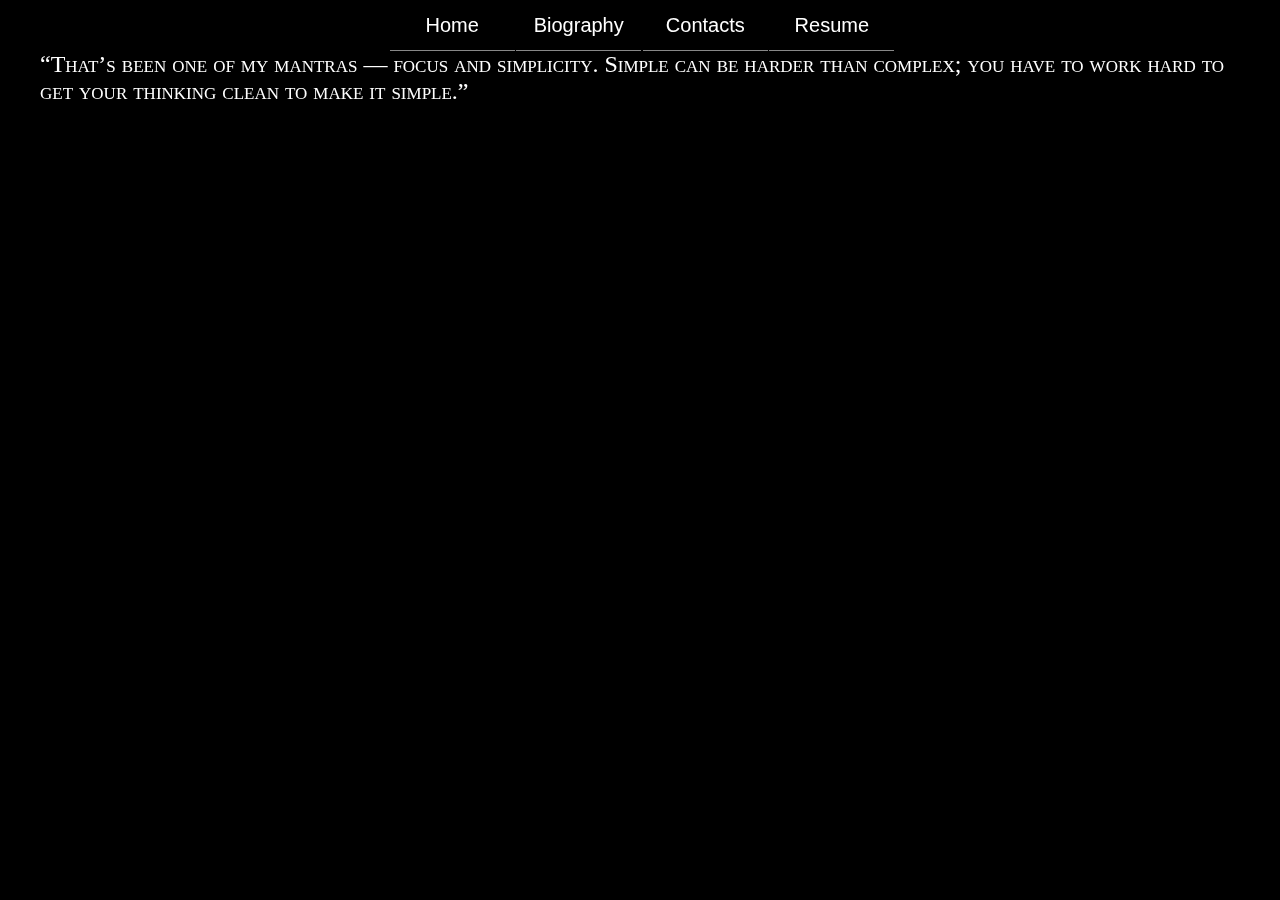
==== index.html @ 13b57ee1 "actually fixed 404 errors this time" ====
<!DOCTYPE html>
<html>
<head>
<meta charset="UTF-8">
<link rel="stylesheet" type="text/css" href="Home.css">
<title> Home </title>
</head>
<body>
    <div id="backgroundimage"> </div>
        <div id="container">
            <!-- Should include one of the following: a brief introduction, featured project, a photo of yourself, a meaningful quote that represents you or what you do/want to do, or an intriguing and meaningful graphic. -->
            <div class = "nav">
                <div class = "navbar"> </div>
                <ul>
                    <li><a href = "./Index.html" class = "navBarButton">Home</a></li>
                    <li><a href = "./Biography.html" class = "navBarButton">Biography</a></li>
                    <li><a href = "./Contact.html" class = "navBarButton">Contacts</a></li>
                    <li><a href = "./SampleWorks.html" class = "navBarButton">Resume</a></li>
                </ul>
            </div>
            <p> “That’s been one of my mantras — focus and simplicity. Simple can be harder than complex; you have to work hard to get your thinking clean to make it simple.” </p>
            <div id = "right"></div>
        </div>
    </div>
</body>
</html>
---- Home.css ----
*{
    margin:0px; padding: 0px;
}


p {
    font-family: "Palatino Linotype", "Book Antiqua", Palatino, serif;
    font-variant:small-caps;
    font-size: 24px;
    color: white;
    vertical-align: middle;
}


#right {
    font-family: "Palatino Linotype", "Book Antiqua", Palatino, serif;
    font-variant:small-caps;
    font-size: 26px;
    color: white;
    text-align: right;
    vertical-align: middle;
}


img{
    width: 180px;
    margin-right: 2.5px;
    margin-left: 2.5px;
    height:auto;
}

h3{
    margin-top: 0px;
    padding-top: 0px;
    font-size: 15pt;
    font-weight: bold;
    text-align: left;
    margin: 5px;
    font-size: 30px;
    margin-left: 0px;
    width: 800px;
}

body{
    z-index: 0;
    color: white;
    font-size: 20px;
    font-family: Arial, sans-serif;
    background-color: black;
}

footer {
    position: fixed;
    bottom: 0;
}

.nav ul {
  list-style: none;
  text-align: center;
  padding: 0;
  margin: 0;
}
.nav li {
    font-family: 'Oswald', sans-serif;
    width: 125px;
    height: 50px;
    line-height: 50px;
    font-size: 1em;
    border-bottom: 1px solid #888;
    border-spacing: 0px 10px 0px 10px;
}

.nav a {
  text-decoration: none;
  color: #fff;
  display: block;
  transition: .3s background-color;
}

.nav a:hover {
  background-color: #005f5f;
}

.nav a.active {
  background-color: #fff;
  color: #444;
  cursor: default;
}

.nav li {
display: inline-block;
margin-right: -4px;
}

.navbar {
    min-width: 1200px;
    height:100%;
    width:100%;
    background-size:cover;
    background-repeat: no-repeat;
    background-position: center 0px;
    z-index:-1;
    background-attachment: fixed;
    opacity:0.25;
    position:fixed;
}

#container {
    vertical-align: middle;
    top: 0px;
    margin: auto;
    width: 1200px;
    height: 100vh;
}

#backgroundimage {
    background-image: url("./Cityscape.jpg");
    min-width: 1200px;
    height:100%;
    width:100%;
    background-size:cover;
    background-repeat: no-repeat;
    background-position: center 0px;
    z-index:-1;
    background-attachment: fixed;
    opacity:0.25;
    position:fixed;
}

#firstpanel {
    margin-top: 20px;
    height: auto;
    width: 1200px;
}

.contactInfo {
    width: auto;
}

#secondpanel {
    float: left;
    margin: auto;
    height: auto;
    width: 1200px;
    text-align: center;
    font-size: 20px;
}

#leftcolumn{
    width: auto;
    margin: 5px;
    clear: left;
    float: left;
    text-align: right;
}

#rightcolumn{
    margin-top: 0px;
    margin: 5px;
    width: 880px;
    clear: right;
    float: left;
    text-align: left;
}
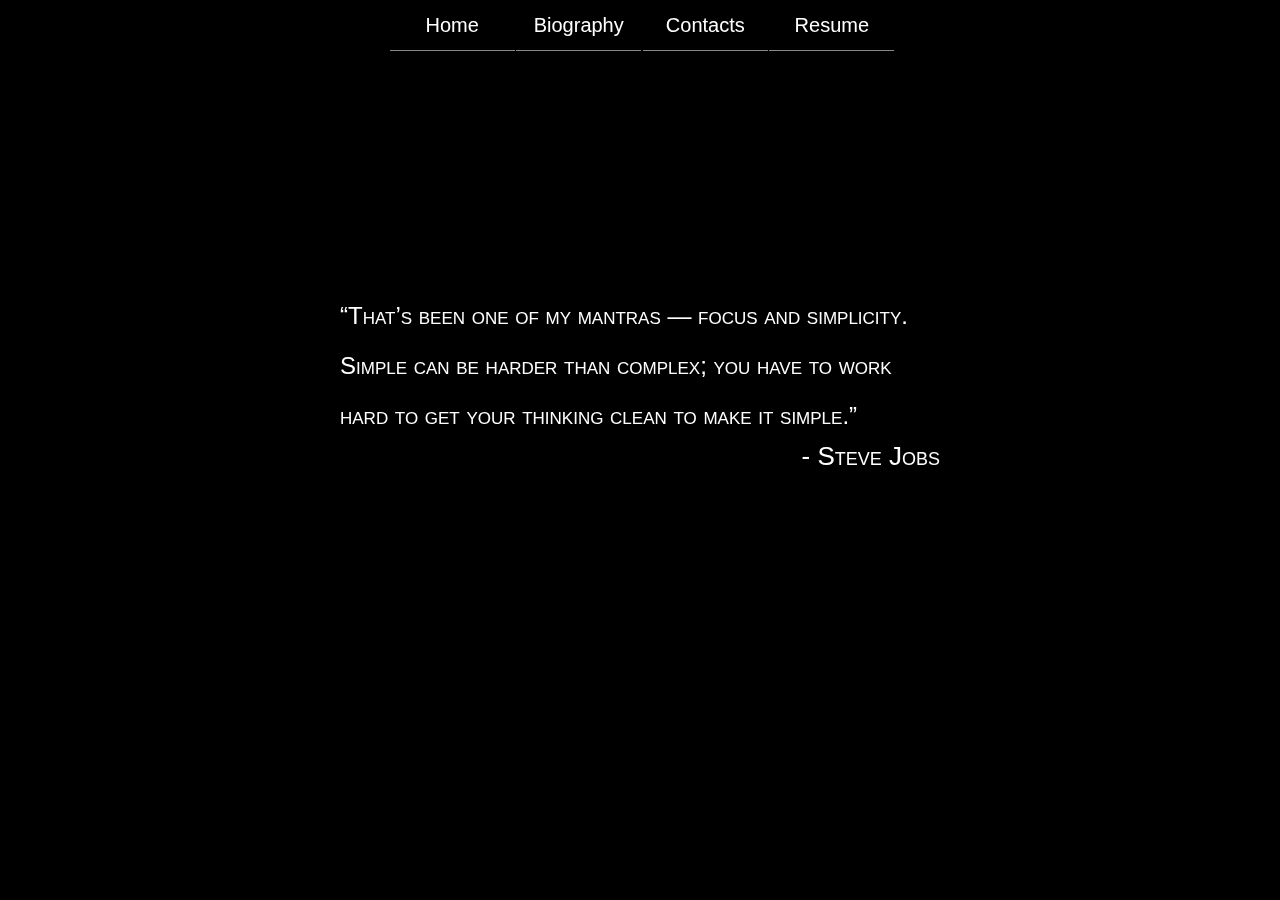
==== commit 812dfaa7: "Added to Sample Works, made some font changes" ====
--- a/index.html
+++ b/index.html
@@ -19,7 +19,7 @@
                 </ul>
             </div>
             <p> “That’s been one of my mantras — focus and simplicity. Simple can be harder than complex; you have to work hard to get your thinking clean to make it simple.” </p>
-            <div id = "right"></div>
+            <div id = "right">  - Steve Jobs </div>
         </div>
     </div>
 </body>
--- a/Home.css
+++ b/Home.css
@@ -4,21 +4,28 @@
 
 
 p {
-    font-family: "Palatino Linotype", "Book Antiqua", Palatino, serif;
+    font-family: 'Helvetica Neue', Helvetica, Arial, sans-serif;
     font-variant:small-caps;
     font-size: 24px;
     color: white;
     vertical-align: middle;
+    line-height: 50px;
+    margin-top: 20%;
+    width: 50%;
+    margin-left: auto;
+    margin-right: auto;
 }
 
 
 #right {
-    font-family: "Palatino Linotype", "Book Antiqua", Palatino, serif;
+    font-family: 'Helvetica Neue', Helvetica, Arial, sans-serif;
     font-variant:small-caps;
     font-size: 26px;
     color: white;
     text-align: right;
-    vertical-align: middle;
+    width: 50%;
+    margin-left: auto;
+    margin-right: auto;
 }
 
 
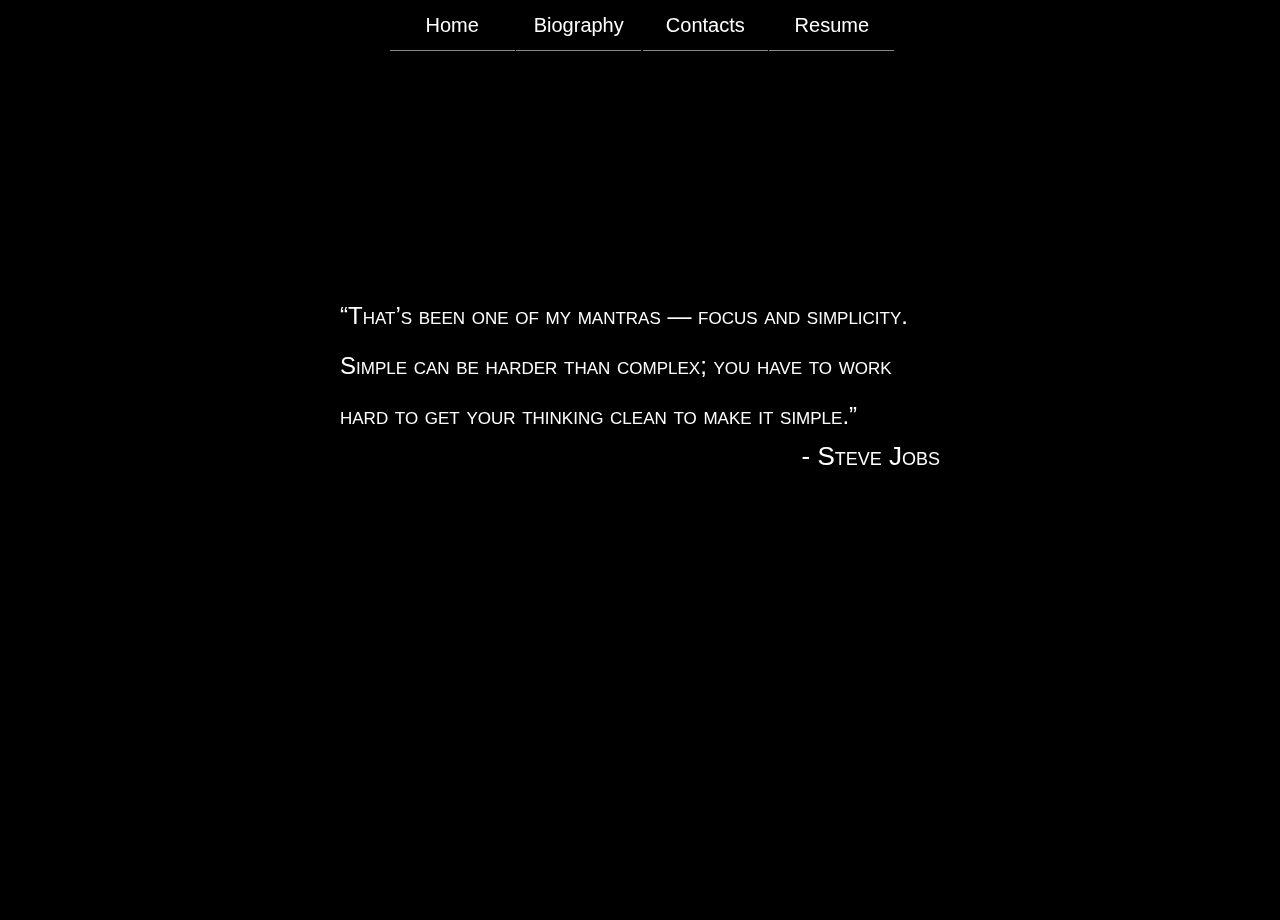
==== commit 3a20e171: "Redesigned Website to be index.html reliant" ====
--- a/index.html
+++ b/index.html
@@ -1,6 +1,8 @@
 <!DOCTYPE html>
 <html>
 <head>
+<script src="jquery-1.11.3.min.js">
+</script>
 <meta charset="UTF-8">
 <link rel="stylesheet" type="text/css" href="Home.css">
 <title> Home </title>
@@ -12,15 +14,112 @@
             <div class = "nav">
                 <div class = "navbar"> </div>
                 <ul>
-                    <li><a href = "./Index.html" class = "navBarButton">Home</a></li>
-                    <li><a href = "./Biography.html" class = "navBarButton">Biography</a></li>
-                    <li><a href = "./Contact.html" class = "navBarButton">Contacts</a></li>
-                    <li><a href = "./SampleWorks.html" class = "navBarButton">Resume</a></li>
+                    <li><a id = "Home" class = "navBarButton">Home</a></li>
+                    <li><a id = "Biography" class = "navBarButton">Biography</a></li>
+                    <li><a id = "Contacts" class = "navBarButton">Contacts</a></li>
+                    <li><a id = "Resume" class = "navBarButton">Resume</a></li>
                 </ul>
             </div>
-            <p> “That’s been one of my mantras — focus and simplicity. Simple can be harder than complex; you have to work hard to get your thinking clean to make it simple.” </p>
-            <div id = "right">  - Steve Jobs </div>
+            <div id="homeContent">
+                <div id = 'quote'> “That’s been one of my mantras — focus and simplicity. Simple can be harder than complex; you have to work hard to get your thinking clean to make it simple.” </div>
+                <div id = "right">  - Steve Jobs </div>
+            </div>
+
+            <div id="biographyContent">
+                <div id = "firstpanel">
+                <div id = "leftcolumn">
+                    <img src = "./williamcheng.jpg" alt = "William Cheng">
+                </div>
+
+                <div id = "rightcolumn">
+                    <h3> Hello! </h3>
+                    My name is William Cheng and I'm a candidate for a bachelors degree in Computer Science under the College of Computing at the Georgia Institute of Technology. I have had 2 years of formal programming training in both Java and C++, and I additionally have further experience in front end web development. I am looking forward to creating new connections and contributing my skills and knowledge towards new and interesting endeavors. For the past 4 years I have been heavily involved in my robotics team - working as the director of programming to help organize and divide labor across the division.
+                </div>
+            </div>
+            </div>
+
+            <div id="contactsContent">
+                <div id = "secondpanel">
+                    <div class = "contactInfo"> Contact Info: </div>
+                    <div class = "contactInfo"> William Hon Cheng </div>
+                    <div class = "contactInfo"> Email: <a href="mailto:wcheng47@gatech.edu" target="_top"> wcheng47@gatech.edu </a></div>
+                    <div class = "contactInfo"> Github: <a href="https://github.com/wcheng47"> https://github.com/wcheng47.edu </a></div>
+                    <div class = "contactInfo"> Phone: 707-514-6706 </div>
+                </div>
+            </div>
+
+            <div id="resumeContent">
+                <h3> Resume </h3>
+                <a href="Resume.pdf">Resume Download</a>
+                <h3> Sample Works: </h3>
+
+                <h4> CS106B - Boggle </h4>
+                <p><a href="boggle.zip">Download</a></p>
+                <span class="description"> For this assignment, I wrote the code for the boggle.cpp, boggleplay.cpp and boggle.h files. The code uses recursive backtracking to find all possible word combinations from the 4x4 grid, checking each combination of letters to a dictionary.
+
+                The design was based off a standard design document, and the code was written in C++.   </span>
+
+                <h4> CS106B - Trail Blazer </h4>
+                <p><a href="trailblazer.zip">Download</a></p>
+                <span class="description">
+                    The TrailBlazer project houses various trail finding algorithms and one maze generating algorithm using kruskal's algorithm. The trail finding algorithms are as such: <p> Depth First Search: uses recursive backtracking to find a path between vertices. </p> <p> Breadth First Search: finds the shortest path between vertices. </p> <p>Dijkstra's algorithm: finds the shortest path between vertices, includes edge cost. </p> <p>A* Search: uses a heuristic function to estimate and find the shortest path between vertices which is usually quicker than Dijkstra's algorithm.</p>
+
+                    The design was based off a standard design document, and the code was written in C++.
+                </span>
+
+                <h4> CS193C - Stanford Map </h4>
+                <p><a href="./map.html"> Try </a></p>
+                <span class="description">
+                    The Stanford Map project allows you to zoom into larger or smaller version of Stanford's map, and scroll around by either dragging and dropping, or using the arrows on the side. The code itself is written exclusively through javascript.
+                </span>
+            </div>
         </div>
     </div>
 </body>
+<script>
+$(document).ready(function(){
+    $("#biographyContent").hide();
+    $("#contactsContent").hide();
+    $("#resumeContent").hide();
+    preload(['./Cityscape.jpg','./biographybackground.jpg','./contactsbackground.jpg', './sampleworksbackground.jpg']);
+
+    $("#Home").click(function(){
+        clickFunction("#homeContent", 'url("./Cityscape.jpg")', "#contactsContent", "#biographyContent", "#resumeContent");
+    });
+
+    $("#Biography").click(function(){
+        clickFunction("#biographyContent", 'url("./biographybackground.jpg")', "#homeContent", "#contactsContent", "#resumeContent");
+
+    });
+
+    $("#Contacts").click(function(){
+        clickFunction("#contactsContent", 'url("./contactsbackground.jpg")', "#homeContent", "#biographyContent", "#resumeContent");
+    });
+
+    $("#Resume").click(function(){
+        clickFunction("#resumeContent", 'url("./sampleworksbackground.jpg")', "#homeContent", "#biographyContent", "#contactsContent");
+    });
+
+    function clickFunction(shownContent, background, hiddenContent1, hiddenContent2, hiddenContent3){
+        $(hiddenContent1).fadeOut(function() {
+            $(backgroundimage).fadeOut();
+            $(hiddenContent2).fadeOut(function() {
+                $(hiddenContent3).fadeOut(function() {
+                    $(backgroundimage).css("background-image", background);
+                    $(backgroundimage).fadeIn(1000, function() {
+                        $(shownContent).fadeIn();
+                    });
+                });
+            });
+        });
+    }
+
+    function preload(backgroundImages) {
+        $(backgroundImages).each(function() {
+            $('<img/>')[0].src = this;
+        });
+    }
+});
+
+</script>
 </html>--- a/Home.css
+++ b/Home.css
@@ -1,33 +1,6 @@
 *{
     margin:0px; padding: 0px;
 }
-
-
-p {
-    font-family: 'Helvetica Neue', Helvetica, Arial, sans-serif;
-    font-variant:small-caps;
-    font-size: 24px;
-    color: white;
-    vertical-align: middle;
-    line-height: 50px;
-    margin-top: 20%;
-    width: 50%;
-    margin-left: auto;
-    margin-right: auto;
-}
-
-
-#right {
-    font-family: 'Helvetica Neue', Helvetica, Arial, sans-serif;
-    font-variant:small-caps;
-    font-size: 26px;
-    color: white;
-    text-align: right;
-    width: 50%;
-    margin-left: auto;
-    margin-right: auto;
-}
-
 
 img{
     width: 180px;
@@ -36,24 +9,48 @@
     height:auto;
 }
 
+h1{
+    text-align: center;
+    font-size: 36pt;
+    font-weight: bold;
+    float: left;
+    margin-bottom: 0px;
+}
+
 h3{
     margin-top: 0px;
-    padding-top: 0px;
+    padding-top: 20px;
+    text-align: left;
+    margin: 5px;
+    font-size: 30pt;
+    margin-left: 0px;
+}
+
+h4 {
+    margin-top: 20px;
+    padding-top: 20px;
+    padding-bottom: 10px;
     font-size: 15pt;
-    font-weight: bold;
     text-align: left;
     margin: 5px;
     font-size: 30px;
     margin-left: 0px;
-    width: 800px;
 }
 
 body{
     z-index: 0;
+    vertical-align: middle;
     color: white;
     font-size: 20px;
-    font-family: Arial, sans-serif;
+    font-family: 'Helvetica Neue', Helvetica, Arial, sans-serif;
     background-color: black;
+    margin-bottom: 20px;
+}
+
+a {
+    color: white;
+    width: 100%;
+    margin: auto;
 }
 
 footer {
@@ -112,6 +109,17 @@
     position:fixed;
 }
 
+#right {
+    font-family: 'Helvetica Neue', Helvetica, Arial, sans-serif;
+    font-variant:small-caps;
+    font-size: 26px;
+    color: white;
+    text-align: right;
+    width: 50%;
+    margin-left: auto;
+    margin-right: auto;
+}
+
 #container {
     vertical-align: middle;
     top: 0px;
@@ -138,6 +146,19 @@
     margin-top: 20px;
     height: auto;
     width: 1200px;
+}
+
+#quote {
+    font-family: 'Helvetica Neue', Helvetica, Arial, sans-serif;
+    font-variant:small-caps;
+    font-size: 24px;
+    color: white;
+    vertical-align: middle;
+    line-height: 50px;
+    margin-top: 20%;
+    width: 50%;
+    margin-left: auto;
+    margin-right: auto;
 }
 
 .contactInfo {
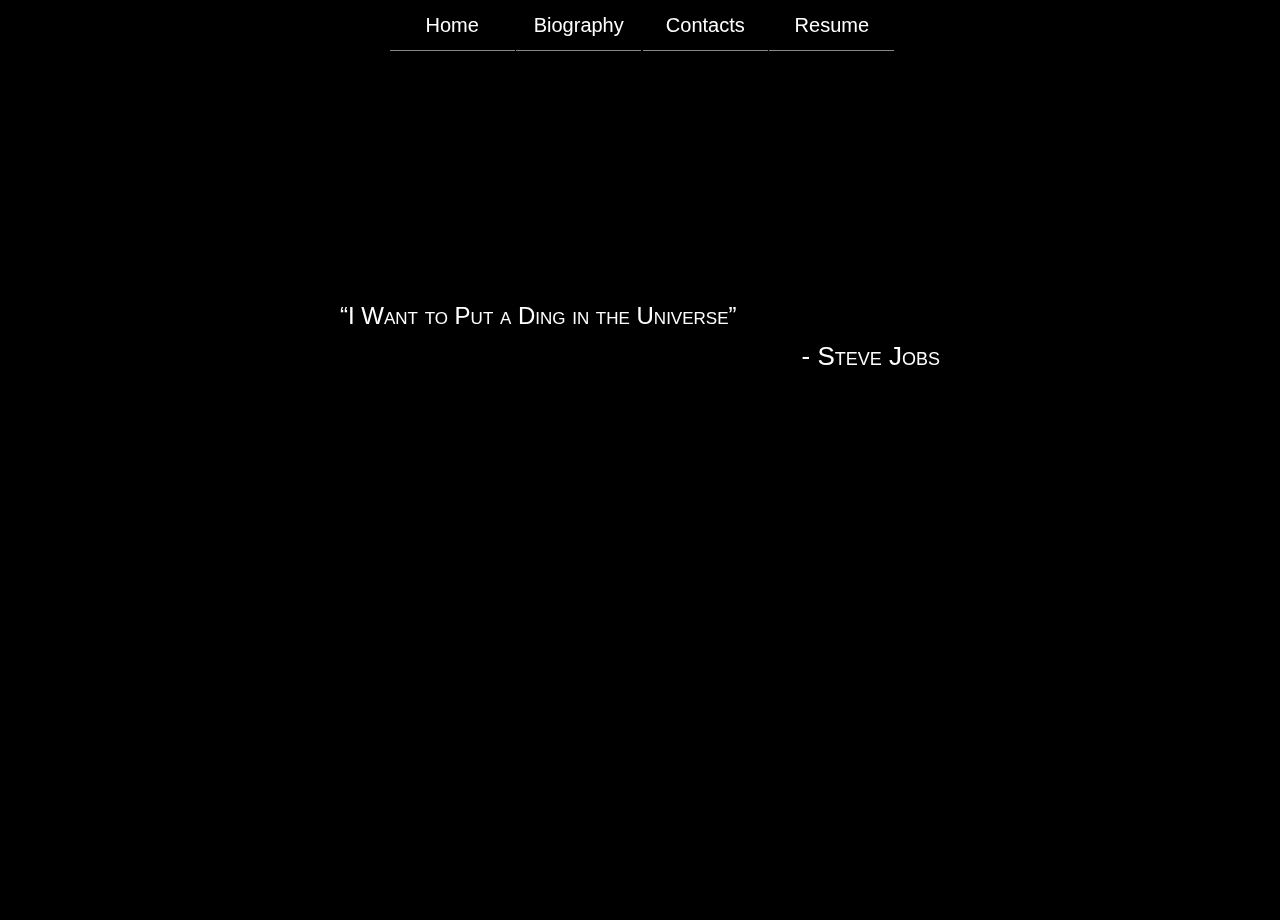
==== commit 6d72e9a6: "changed intro quote" ====
--- a/index.html
+++ b/index.html
@@ -21,7 +21,7 @@
                 </ul>
             </div>
             <div id="homeContent">
-                <div id = 'quote'> “That’s been one of my mantras — focus and simplicity. Simple can be harder than complex; you have to work hard to get your thinking clean to make it simple.” </div>
+                <div id = 'quote'> “I Want to Put a Ding in the Universe” </div>
                 <div id = "right">  - Steve Jobs </div>
             </div>
 
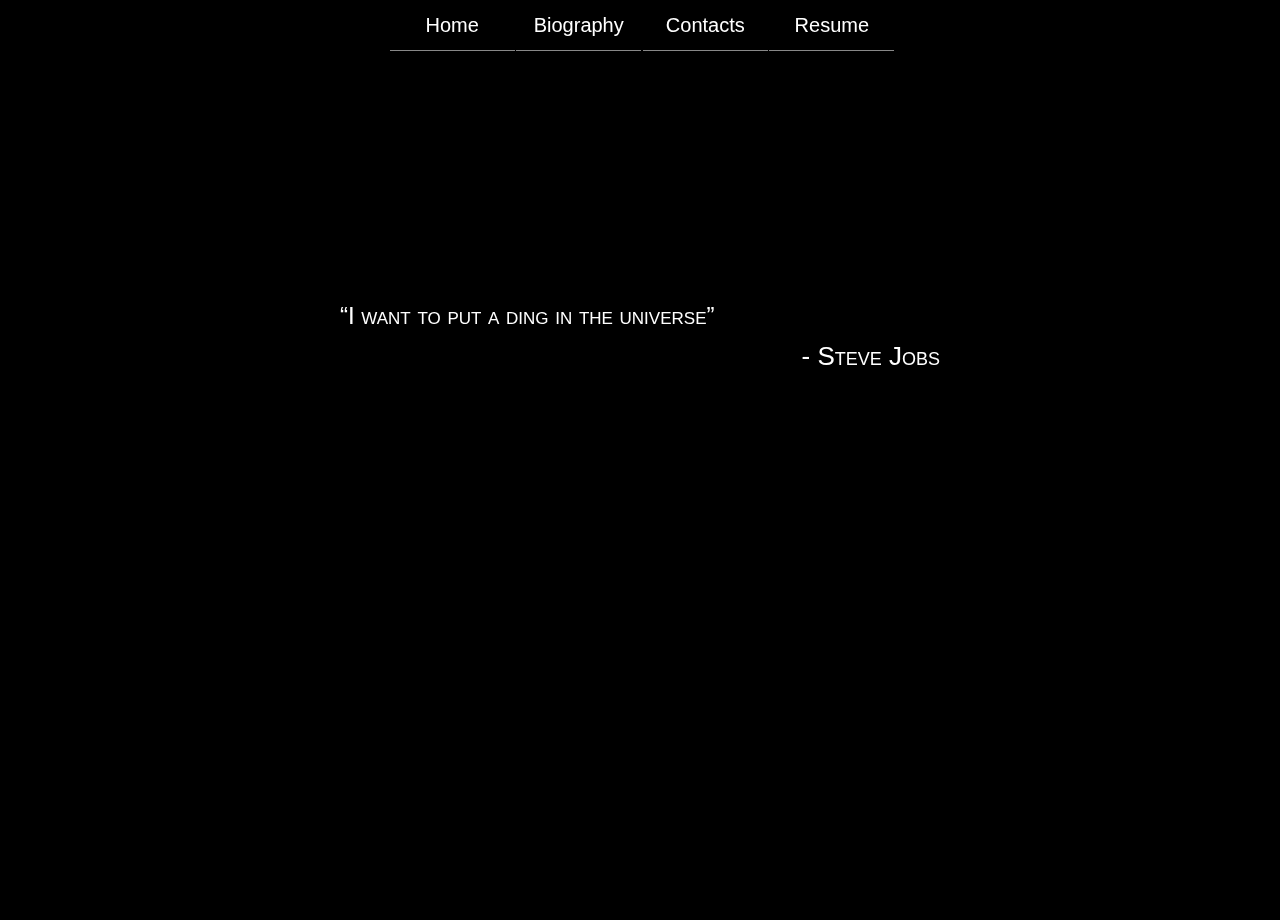
==== commit 0ff18fcf: "fixed capitalizations" ====
--- a/index.html
+++ b/index.html
@@ -21,7 +21,7 @@
                 </ul>
             </div>
             <div id="homeContent">
-                <div id = 'quote'> “I Want to Put a Ding in the Universe” </div>
+                <div id = 'quote'> “I want to put a ding in the universe” </div>
                 <div id = "right">  - Steve Jobs </div>
             </div>
 
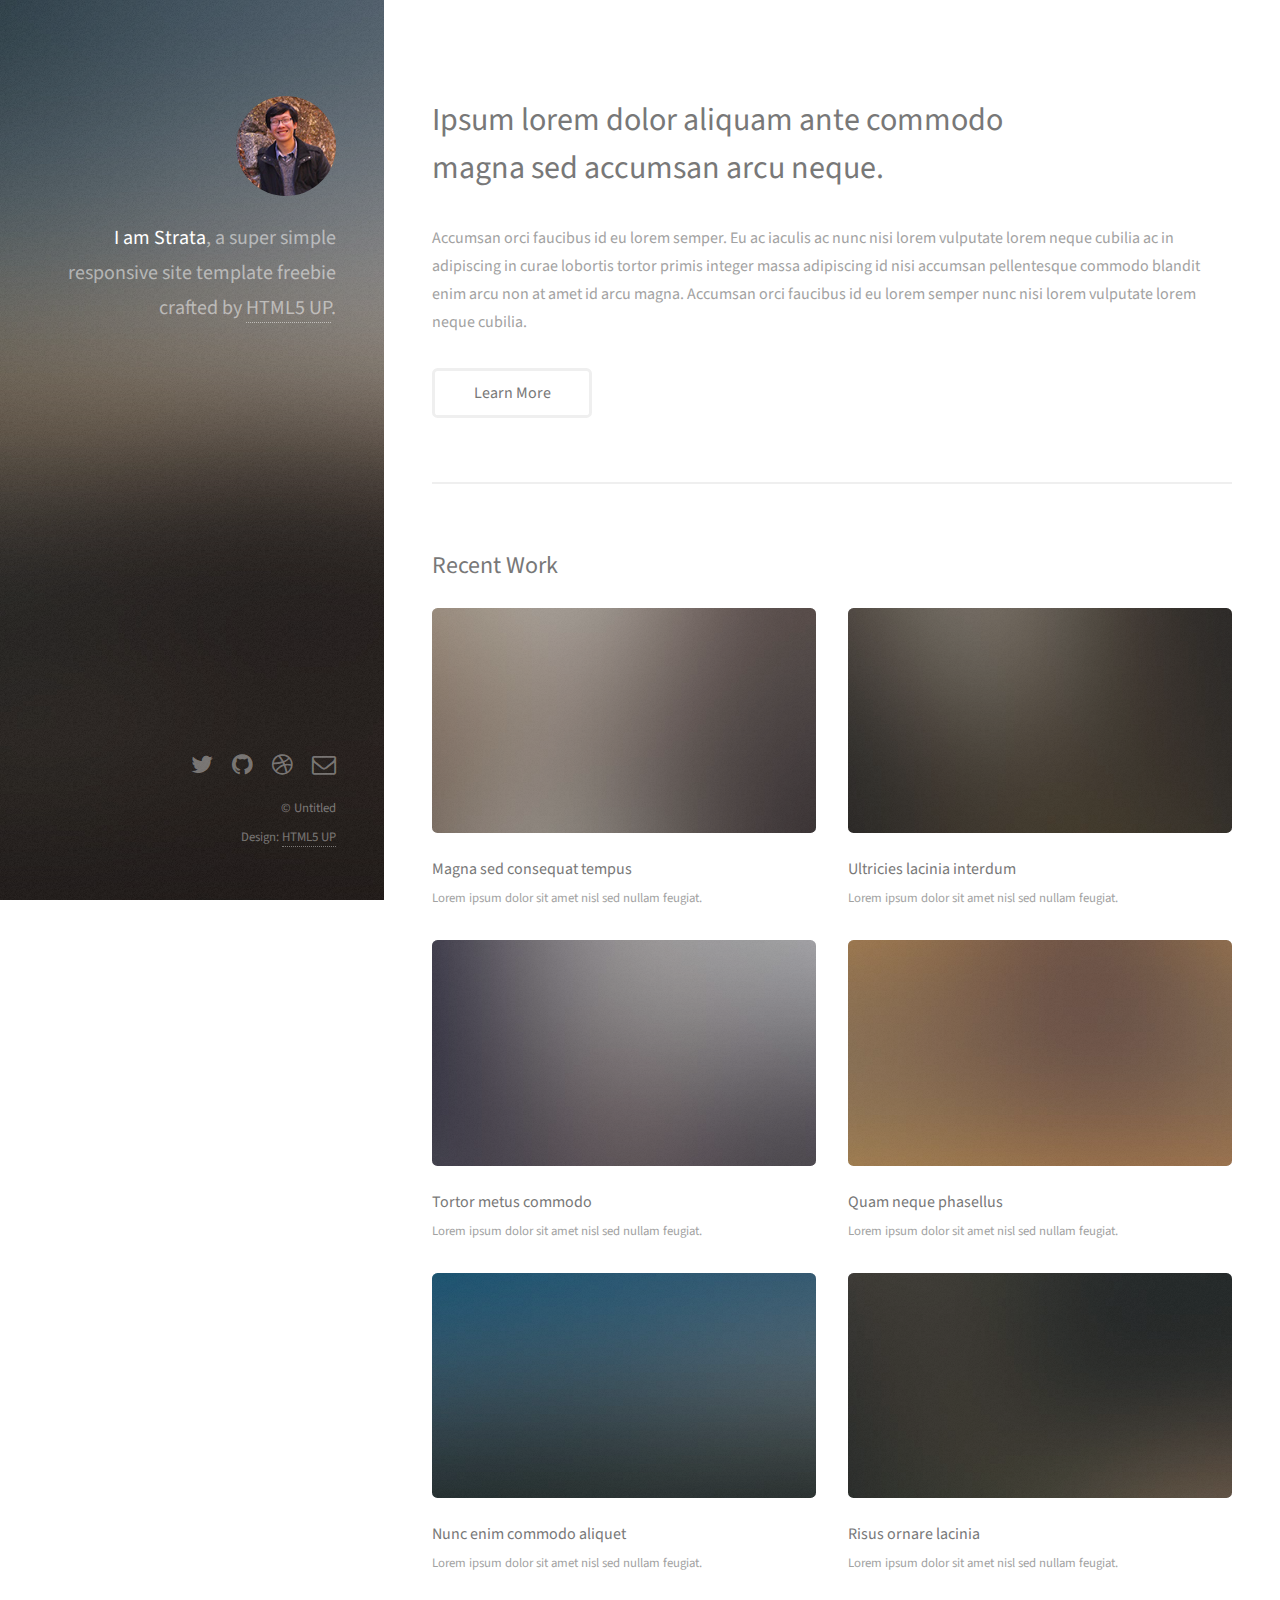
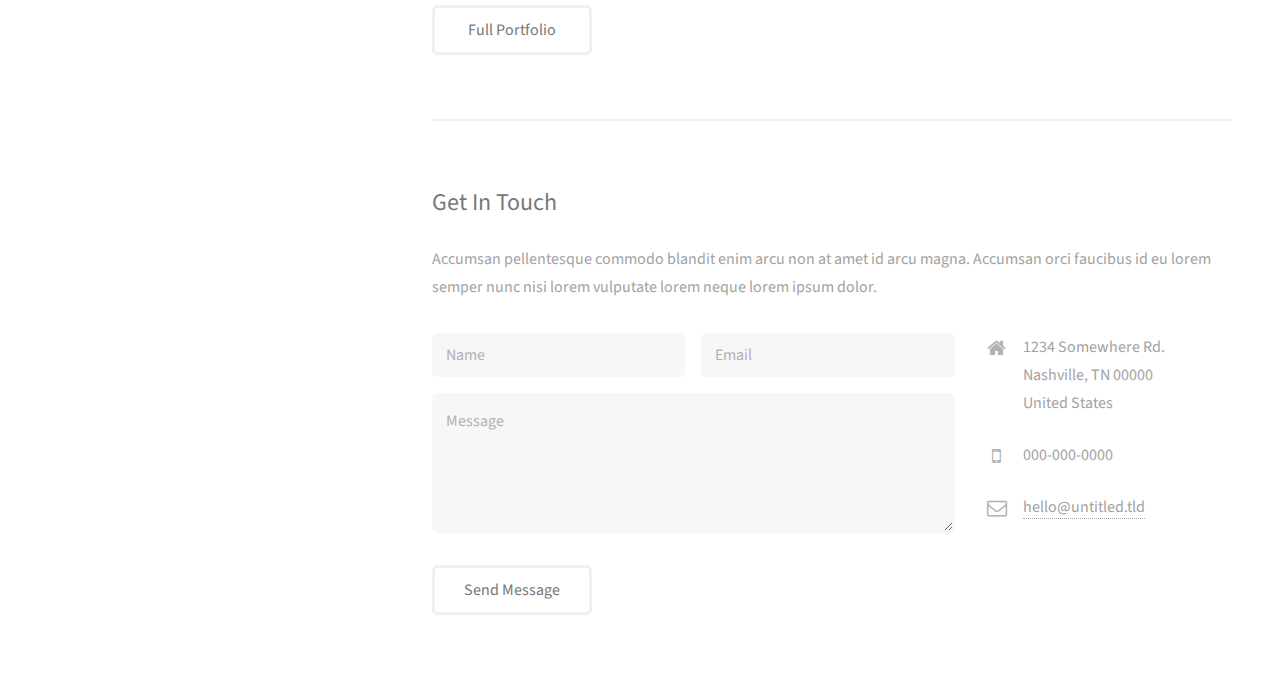
==== commit 80161d7b: "website restart take 2" ====
--- a/index.html
+++ b/index.html
@@ -1,125 +1,467 @@
-<!DOCTYPE html>
-<html>
-<head>
-<script src="jquery-1.11.3.min.js">
-</script>
-<meta charset="UTF-8">
-<link rel="stylesheet" type="text/css" href="Home.css">
-<title> Home </title>
-</head>
-<body>
-    <div id="backgroundimage"> </div>
-        <div id="container">
-            <!-- Should include one of the following: a brief introduction, featured project, a photo of yourself, a meaningful quote that represents you or what you do/want to do, or an intriguing and meaningful graphic. -->
-            <div class = "nav">
-                <div class = "navbar"> </div>
-                <ul>
-                    <li><a id = "Home" class = "navBarButton">Home</a></li>
-                    <li><a id = "Biography" class = "navBarButton">Biography</a></li>
-                    <li><a id = "Contacts" class = "navBarButton">Contacts</a></li>
-                    <li><a id = "Resume" class = "navBarButton">Resume</a></li>
-                </ul>
-            </div>
-            <div id="homeContent">
-                <div id = 'quote'> “I want to put a ding in the universe” </div>
-                <div id = "right">  - Steve Jobs </div>
-            </div>
-
-            <div id="biographyContent">
-                <div id = "firstpanel">
-                <div id = "leftcolumn">
-                    <img src = "./williamcheng.jpg" alt = "William Cheng">
-                </div>
-
-                <div id = "rightcolumn">
-                    <h3> Hello! </h3>
-                    My name is William Cheng and I'm a candidate for a bachelors degree in Computer Science under the College of Computing at the Georgia Institute of Technology. I have had 2 years of formal programming training in both Java and C++, and I additionally have further experience in front end web development. I am looking forward to creating new connections and contributing my skills and knowledge towards new and interesting endeavors. For the past 4 years I have been heavily involved in my robotics team - working as the director of programming to help organize and divide labor across the division.
-                </div>
-            </div>
-            </div>
-
-            <div id="contactsContent">
-                <div id = "secondpanel">
-                    <div class = "contactInfo"> Contact Info: </div>
-                    <div class = "contactInfo"> William Hon Cheng </div>
-                    <div class = "contactInfo"> Email: <a href="mailto:wcheng47@gatech.edu" target="_top"> wcheng47@gatech.edu </a></div>
-                    <div class = "contactInfo"> Github: <a href="https://github.com/wcheng47"> https://github.com/wcheng47.edu </a></div>
-                    <div class = "contactInfo"> Phone: 707-514-6706 </div>
-                </div>
-            </div>
-
-            <div id="resumeContent">
-                <h3> Resume </h3>
-                <a href="Resume.pdf">Resume Download</a>
-                <h3> Sample Works: </h3>
-
-                <h4> CS106B - Boggle </h4>
-                <p><a href="boggle.zip">Download</a></p>
-                <span class="description"> For this assignment, I wrote the code for the boggle.cpp, boggleplay.cpp and boggle.h files. The code uses recursive backtracking to find all possible word combinations from the 4x4 grid, checking each combination of letters to a dictionary.
-
-                The design was based off a standard design document, and the code was written in C++.   </span>
-
-                <h4> CS106B - Trail Blazer </h4>
-                <p><a href="trailblazer.zip">Download</a></p>
-                <span class="description">
-                    The TrailBlazer project houses various trail finding algorithms and one maze generating algorithm using kruskal's algorithm. The trail finding algorithms are as such: <p> Depth First Search: uses recursive backtracking to find a path between vertices. </p> <p> Breadth First Search: finds the shortest path between vertices. </p> <p>Dijkstra's algorithm: finds the shortest path between vertices, includes edge cost. </p> <p>A* Search: uses a heuristic function to estimate and find the shortest path between vertices which is usually quicker than Dijkstra's algorithm.</p>
-
-                    The design was based off a standard design document, and the code was written in C++.
-                </span>
-
-                <h4> CS193C - Stanford Map </h4>
-                <p><a href="./map.html"> Try </a></p>
-                <span class="description">
-                    The Stanford Map project allows you to zoom into larger or smaller version of Stanford's map, and scroll around by either dragging and dropping, or using the arrows on the side. The code itself is written exclusively through javascript.
-                </span>
-            </div>
-        </div>
-    </div>
-</body>
-<script>
-$(document).ready(function(){
-    $("#biographyContent").hide();
-    $("#contactsContent").hide();
-    $("#resumeContent").hide();
-    preload(['./Cityscape.jpg','./biographybackground.jpg','./contactsbackground.jpg', './sampleworksbackground.jpg']);
-
-    $("#Home").click(function(){
-        clickFunction("#homeContent", 'url("./Cityscape.jpg")', "#contactsContent", "#biographyContent", "#resumeContent");
-    });
-
-    $("#Biography").click(function(){
-        clickFunction("#biographyContent", 'url("./biographybackground.jpg")', "#homeContent", "#contactsContent", "#resumeContent");
-
-    });
-
-    $("#Contacts").click(function(){
-        clickFunction("#contactsContent", 'url("./contactsbackground.jpg")', "#homeContent", "#biographyContent", "#resumeContent");
-    });
-
-    $("#Resume").click(function(){
-        clickFunction("#resumeContent", 'url("./sampleworksbackground.jpg")', "#homeContent", "#biographyContent", "#contactsContent");
-    });
-
-    function clickFunction(shownContent, background, hiddenContent1, hiddenContent2, hiddenContent3){
-        $(hiddenContent1).fadeOut(function() {
-            $(backgroundimage).fadeOut();
-            $(hiddenContent2).fadeOut(function() {
-                $(hiddenContent3).fadeOut(function() {
-                    $(backgroundimage).css("background-image", background);
-                    $(backgroundimage).fadeIn(1000, function() {
-                        $(shownContent).fadeIn();
-                    });
-                });
-            });
-        });
-    }
-
-    function preload(backgroundImages) {
-        $(backgroundImages).each(function() {
-            $('<img/>')[0].src = this;
-        });
-    }
-});
-
-</script>
+<!DOCTYPE HTML>
+<!--
+	Strata by HTML5 UP
+	html5up.net | @ajlkn
+	Free for personal and commercial use under the CCA 3.0 license (html5up.net/license)
+-->
+<html>
+	<head>
+		<title>Strata by HTML5 UP</title>
+		<meta charset="utf-8" />
+		<meta name="viewport" content="width=device-width, initial-scale=1" />
+		<!--[if lte IE 8]><script src="assets/js/ie/html5shiv.js"></script><![endif]-->
+		<link rel="stylesheet" href="assets/css/main.css" />
+		<!--[if lte IE 8]><link rel="stylesheet" href="assets/css/ie8.css" /><![endif]-->
+	</head>
+	<body id="top">
+
+		<!-- Header -->
+			<header id="header">
+				<div class="inner">
+					<a href="#" class="image avatar"><img src="images/avatar.jpg" alt="" /></a>
+					<h1><strong>I am Strata</strong>, a super simple<br />
+					responsive site template freebie<br />
+					crafted by <a href="http://html5up.net">HTML5 UP</a>.</h1>
+				</div>
+			</header>
+
+		<!-- Main -->
+			<div id="main">
+
+				<!-- One -->
+					<section id="one">
+						<header class="major">
+							<h2>Ipsum lorem dolor aliquam ante commodo<br />
+							magna sed accumsan arcu neque.</h2>
+						</header>
+						<p>Accumsan orci faucibus id eu lorem semper. Eu ac iaculis ac nunc nisi lorem vulputate lorem neque cubilia ac in adipiscing in curae lobortis tortor primis integer massa adipiscing id nisi accumsan pellentesque commodo blandit enim arcu non at amet id arcu magna. Accumsan orci faucibus id eu lorem semper nunc nisi lorem vulputate lorem neque cubilia.</p>
+						<ul class="actions">
+							<li><a href="#" class="button">Learn More</a></li>
+						</ul>
+					</section>
+
+				<!-- Two -->
+					<section id="two">
+						<h2>Recent Work</h2>
+						<div class="row">
+							<article class="6u 12u$(xsmall) work-item">
+								<a href="images/fulls/01.jpg" class="image fit thumb"><img src="images/thumbs/01.jpg" alt="" /></a>
+								<h3>Magna sed consequat tempus</h3>
+								<p>Lorem ipsum dolor sit amet nisl sed nullam feugiat.</p>
+							</article>
+							<article class="6u$ 12u$(xsmall) work-item">
+								<a href="images/fulls/02.jpg" class="image fit thumb"><img src="images/thumbs/02.jpg" alt="" /></a>
+								<h3>Ultricies lacinia interdum</h3>
+								<p>Lorem ipsum dolor sit amet nisl sed nullam feugiat.</p>
+							</article>
+							<article class="6u 12u$(xsmall) work-item">
+								<a href="images/fulls/03.jpg" class="image fit thumb"><img src="images/thumbs/03.jpg" alt="" /></a>
+								<h3>Tortor metus commodo</h3>
+								<p>Lorem ipsum dolor sit amet nisl sed nullam feugiat.</p>
+							</article>
+							<article class="6u$ 12u$(xsmall) work-item">
+								<a href="images/fulls/04.jpg" class="image fit thumb"><img src="images/thumbs/04.jpg" alt="" /></a>
+								<h3>Quam neque phasellus</h3>
+								<p>Lorem ipsum dolor sit amet nisl sed nullam feugiat.</p>
+							</article>
+							<article class="6u 12u$(xsmall) work-item">
+								<a href="images/fulls/05.jpg" class="image fit thumb"><img src="images/thumbs/05.jpg" alt="" /></a>
+								<h3>Nunc enim commodo aliquet</h3>
+								<p>Lorem ipsum dolor sit amet nisl sed nullam feugiat.</p>
+							</article>
+							<article class="6u$ 12u$(xsmall) work-item">
+								<a href="images/fulls/06.jpg" class="image fit thumb"><img src="images/thumbs/06.jpg" alt="" /></a>
+								<h3>Risus ornare lacinia</h3>
+								<p>Lorem ipsum dolor sit amet nisl sed nullam feugiat.</p>
+							</article>
+						</div>
+						<ul class="actions">
+							<li><a href="#" class="button">Full Portfolio</a></li>
+						</ul>
+					</section>
+
+				<!-- Three -->
+					<section id="three">
+						<h2>Get In Touch</h2>
+						<p>Accumsan pellentesque commodo blandit enim arcu non at amet id arcu magna. Accumsan orci faucibus id eu lorem semper nunc nisi lorem vulputate lorem neque lorem ipsum dolor.</p>
+						<div class="row">
+							<div class="8u 12u$(small)">
+								<form method="post" action="#">
+									<div class="row uniform 50%">
+										<div class="6u 12u$(xsmall)"><input type="text" name="name" id="name" placeholder="Name" /></div>
+										<div class="6u$ 12u$(xsmall)"><input type="email" name="email" id="email" placeholder="Email" /></div>
+										<div class="12u$"><textarea name="message" id="message" placeholder="Message" rows="4"></textarea></div>
+									</div>
+								</form>
+								<ul class="actions">
+									<li><input type="submit" value="Send Message" /></li>
+								</ul>
+							</div>
+							<div class="4u$ 12u$(small)">
+								<ul class="labeled-icons">
+									<li>
+										<h3 class="icon fa-home"><span class="label">Address</span></h3>
+										1234 Somewhere Rd.<br />
+										Nashville, TN 00000<br />
+										United States
+									</li>
+									<li>
+										<h3 class="icon fa-mobile"><span class="label">Phone</span></h3>
+										000-000-0000
+									</li>
+									<li>
+										<h3 class="icon fa-envelope-o"><span class="label">Email</span></h3>
+										<a href="#">hello@untitled.tld</a>
+									</li>
+								</ul>
+							</div>
+						</div>
+					</section>
+
+				<!-- Four -->
+				<!--
+					<section id="four">
+						<h2>Elements</h2>
+
+						<section>
+							<h4>Text</h4>
+							<p>This is <b>bold</b> and this is <strong>strong</strong>. This is <i>italic</i> and this is <em>emphasized</em>.
+							This is <sup>superscript</sup> text and this is <sub>subscript</sub> text.
+							This is <u>underlined</u> and this is code: <code>for (;;) { ... }</code>. Finally, <a href="#">this is a link</a>.</p>
+							<hr />
+							<header>
+								<h4>Heading with a Subtitle</h4>
+								<p>Lorem ipsum dolor sit amet nullam id egestas urna aliquam</p>
+							</header>
+							<p>Nunc lacinia ante nunc ac lobortis. Interdum adipiscing gravida odio porttitor sem non mi integer non faucibus ornare mi ut ante amet placerat aliquet. Volutpat eu sed ante lacinia sapien lorem accumsan varius montes viverra nibh in adipiscing blandit tempus accumsan.</p>
+							<header>
+								<h5>Heading with a Subtitle</h5>
+								<p>Lorem ipsum dolor sit amet nullam id egestas urna aliquam</p>
+							</header>
+							<p>Nunc lacinia ante nunc ac lobortis. Interdum adipiscing gravida odio porttitor sem non mi integer non faucibus ornare mi ut ante amet placerat aliquet. Volutpat eu sed ante lacinia sapien lorem accumsan varius montes viverra nibh in adipiscing blandit tempus accumsan.</p>
+							<hr />
+							<h2>Heading Level 2</h2>
+							<h3>Heading Level 3</h3>
+							<h4>Heading Level 4</h4>
+							<h5>Heading Level 5</h5>
+							<h6>Heading Level 6</h6>
+							<hr />
+							<h5>Blockquote</h5>
+							<blockquote>Fringilla nisl. Donec accumsan interdum nisi, quis tincidunt felis sagittis eget tempus euismod. Vestibulum ante ipsum primis in faucibus vestibulum. Blandit adipiscing eu felis iaculis volutpat ac adipiscing accumsan faucibus. Vestibulum ante ipsum primis in faucibus lorem ipsum dolor sit amet nullam adipiscing eu felis.</blockquote>
+							<h5>Preformatted</h5>
+							<pre><code>i = 0;
+
+while (!deck.isInOrder()) {
+print 'Iteration ' + i;
+deck.shuffle();
+i++;
+}
+
+print 'It took ' + i + ' iterations to sort the deck.';</code></pre>
+						</section>
+
+						<section>
+							<h4>Lists</h4>
+							<div class="row">
+								<div class="6u 12u$(xsmall)">
+									<h5>Unordered</h5>
+									<ul>
+										<li>Dolor pulvinar etiam magna etiam.</li>
+										<li>Sagittis adipiscing lorem eleifend.</li>
+										<li>Felis enim feugiat dolore viverra.</li>
+									</ul>
+									<h5>Alternate</h5>
+									<ul class="alt">
+										<li>Dolor pulvinar etiam magna etiam.</li>
+										<li>Sagittis adipiscing lorem eleifend.</li>
+										<li>Felis enim feugiat dolore viverra.</li>
+									</ul>
+								</div>
+								<div class="6u$ 12u$(xsmall)">
+									<h5>Ordered</h5>
+									<ol>
+										<li>Dolor pulvinar etiam magna etiam.</li>
+										<li>Etiam vel felis at lorem sed viverra.</li>
+										<li>Felis enim feugiat dolore viverra.</li>
+										<li>Dolor pulvinar etiam magna etiam.</li>
+										<li>Etiam vel felis at lorem sed viverra.</li>
+										<li>Felis enim feugiat dolore viverra.</li>
+									</ol>
+									<h5>Icons</h5>
+									<ul class="icons">
+										<li><a href="#" class="icon fa-twitter"><span class="label">Twitter</span></a></li>
+										<li><a href="#" class="icon fa-facebook"><span class="label">Facebook</span></a></li>
+										<li><a href="#" class="icon fa-instagram"><span class="label">Instagram</span></a></li>
+										<li><a href="#" class="icon fa-github"><span class="label">Github</span></a></li>
+										<li><a href="#" class="icon fa-dribbble"><span class="label">Dribbble</span></a></li>
+										<li><a href="#" class="icon fa-tumblr"><span class="label">Tumblr</span></a></li>
+									</ul>
+								</div>
+							</div>
+							<h5>Actions</h5>
+							<ul class="actions">
+								<li><a href="#" class="button special">Default</a></li>
+								<li><a href="#" class="button">Default</a></li>
+							</ul>
+							<ul class="actions small">
+								<li><a href="#" class="button special small">Small</a></li>
+								<li><a href="#" class="button small">Small</a></li>
+							</ul>
+							<div class="row">
+								<div class="6u 12u$(small)">
+									<ul class="actions vertical">
+										<li><a href="#" class="button special">Default</a></li>
+										<li><a href="#" class="button">Default</a></li>
+									</ul>
+								</div>
+								<div class="6u$ 12u$(small)">
+									<ul class="actions vertical small">
+										<li><a href="#" class="button special small">Small</a></li>
+										<li><a href="#" class="button small">Small</a></li>
+									</ul>
+								</div>
+								<div class="6u 12u$(small)">
+									<ul class="actions vertical">
+										<li><a href="#" class="button special fit">Default</a></li>
+										<li><a href="#" class="button fit">Default</a></li>
+									</ul>
+								</div>
+								<div class="6u$ 12u$(small)">
+									<ul class="actions vertical small">
+										<li><a href="#" class="button special small fit">Small</a></li>
+										<li><a href="#" class="button small fit">Small</a></li>
+									</ul>
+								</div>
+							</div>
+						</section>
+
+						<section>
+							<h4>Table</h4>
+							<h5>Default</h5>
+							<div class="table-wrapper">
+								<table>
+									<thead>
+										<tr>
+											<th>Name</th>
+											<th>Description</th>
+											<th>Price</th>
+										</tr>
+									</thead>
+									<tbody>
+										<tr>
+											<td>Item One</td>
+											<td>Ante turpis integer aliquet porttitor.</td>
+											<td>29.99</td>
+										</tr>
+										<tr>
+											<td>Item Two</td>
+											<td>Vis ac commodo adipiscing arcu aliquet.</td>
+											<td>19.99</td>
+										</tr>
+										<tr>
+											<td>Item Three</td>
+											<td> Morbi faucibus arcu accumsan lorem.</td>
+											<td>29.99</td>
+										</tr>
+										<tr>
+											<td>Item Four</td>
+											<td>Vitae integer tempus condimentum.</td>
+											<td>19.99</td>
+										</tr>
+										<tr>
+											<td>Item Five</td>
+											<td>Ante turpis integer aliquet porttitor.</td>
+											<td>29.99</td>
+										</tr>
+									</tbody>
+									<tfoot>
+										<tr>
+											<td colspan="2"></td>
+											<td>100.00</td>
+										</tr>
+									</tfoot>
+								</table>
+							</div>
+
+							<h5>Alternate</h5>
+							<div class="table-wrapper">
+								<table class="alt">
+									<thead>
+										<tr>
+											<th>Name</th>
+											<th>Description</th>
+											<th>Price</th>
+										</tr>
+									</thead>
+									<tbody>
+										<tr>
+											<td>Item One</td>
+											<td>Ante turpis integer aliquet porttitor.</td>
+											<td>29.99</td>
+										</tr>
+										<tr>
+											<td>Item Two</td>
+											<td>Vis ac commodo adipiscing arcu aliquet.</td>
+											<td>19.99</td>
+										</tr>
+										<tr>
+											<td>Item Three</td>
+											<td> Morbi faucibus arcu accumsan lorem.</td>
+											<td>29.99</td>
+										</tr>
+										<tr>
+											<td>Item Four</td>
+											<td>Vitae integer tempus condimentum.</td>
+											<td>19.99</td>
+										</tr>
+										<tr>
+											<td>Item Five</td>
+											<td>Ante turpis integer aliquet porttitor.</td>
+											<td>29.99</td>
+										</tr>
+									</tbody>
+									<tfoot>
+										<tr>
+											<td colspan="2"></td>
+											<td>100.00</td>
+										</tr>
+									</tfoot>
+								</table>
+							</div>
+						</section>
+
+						<section>
+							<h4>Buttons</h4>
+							<ul class="actions">
+								<li><a href="#" class="button special">Special</a></li>
+								<li><a href="#" class="button">Default</a></li>
+							</ul>
+							<ul class="actions">
+								<li><a href="#" class="button big">Big</a></li>
+								<li><a href="#" class="button">Default</a></li>
+								<li><a href="#" class="button small">Small</a></li>
+							</ul>
+							<ul class="actions fit">
+								<li><a href="#" class="button special fit">Fit</a></li>
+								<li><a href="#" class="button fit">Fit</a></li>
+							</ul>
+							<ul class="actions fit small">
+								<li><a href="#" class="button special fit small">Fit + Small</a></li>
+								<li><a href="#" class="button fit small">Fit + Small</a></li>
+							</ul>
+							<ul class="actions">
+								<li><a href="#" class="button special icon fa-download">Icon</a></li>
+								<li><a href="#" class="button icon fa-download">Icon</a></li>
+							</ul>
+							<ul class="actions">
+								<li><span class="button special disabled">Special</span></li>
+								<li><span class="button disabled">Default</span></li>
+							</ul>
+						</section>
+
+						<section>
+							<h4>Form</h4>
+							<form method="post" action="#">
+								<div class="row uniform 50%">
+									<div class="6u 12u$(xsmall)">
+										<input type="text" name="demo-name" id="demo-name" value="" placeholder="Name" />
+									</div>
+									<div class="6u$ 12u$(xsmall)">
+										<input type="email" name="demo-email" id="demo-email" value="" placeholder="Email" />
+									</div>
+									<div class="12u$">
+										<div class="select-wrapper">
+											<select name="demo-category" id="demo-category">
+												<option value="">- Category -</option>
+												<option value="1">Manufacturing</option>
+												<option value="1">Shipping</option>
+												<option value="1">Administration</option>
+												<option value="1">Human Resources</option>
+											</select>
+										</div>
+									</div>
+									<div class="4u 12u$(small)">
+										<input type="radio" id="demo-priority-low" name="demo-priority" checked>
+										<label for="demo-priority-low">Low Priority</label>
+									</div>
+									<div class="4u 12u$(small)">
+										<input type="radio" id="demo-priority-normal" name="demo-priority">
+										<label for="demo-priority-normal">Normal Priority</label>
+									</div>
+									<div class="4u$ 12u(small)">
+										<input type="radio" id="demo-priority-high" name="demo-priority">
+										<label for="demo-priority-high">High Priority</label>
+									</div>
+									<div class="6u 12u$(small)">
+										<input type="checkbox" id="demo-copy" name="demo-copy">
+										<label for="demo-copy">Email me a copy of this message</label>
+									</div>
+									<div class="6u$ 12u$(small)">
+										<input type="checkbox" id="demo-human" name="demo-human" checked>
+										<label for="demo-human">I am a human and not a robot</label>
+									</div>
+									<div class="12u$">
+										<textarea name="demo-message" id="demo-message" placeholder="Enter your message" rows="6"></textarea>
+									</div>
+									<div class="12u$">
+										<ul class="actions">
+											<li><input type="submit" value="Send Message" class="special" /></li>
+											<li><input type="reset" value="Reset" /></li>
+										</ul>
+									</div>
+								</div>
+							</form>
+						</section>
+
+						<section>
+							<h4>Image</h4>
+							<h5>Fit</h5>
+							<div class="box alt">
+								<div class="row 50% uniform">
+									<div class="12u$"><span class="image fit"><img src="images/fulls/05.jpg" alt="" /></span></div>
+									<div class="4u"><span class="image fit"><img src="images/thumbs/01.jpg" alt="" /></span></div>
+									<div class="4u"><span class="image fit"><img src="images/thumbs/02.jpg" alt="" /></span></div>
+									<div class="4u$"><span class="image fit"><img src="images/thumbs/03.jpg" alt="" /></span></div>
+									<div class="4u"><span class="image fit"><img src="images/thumbs/04.jpg" alt="" /></span></div>
+									<div class="4u"><span class="image fit"><img src="images/thumbs/05.jpg" alt="" /></span></div>
+									<div class="4u$"><span class="image fit"><img src="images/thumbs/06.jpg" alt="" /></span></div>
+									<div class="4u"><span class="image fit"><img src="images/thumbs/03.jpg" alt="" /></span></div>
+									<div class="4u"><span class="image fit"><img src="images/thumbs/02.jpg" alt="" /></span></div>
+									<div class="4u$"><span class="image fit"><img src="images/thumbs/01.jpg" alt="" /></span></div>
+								</div>
+							</div>
+							<h5>Left &amp; Right</h5>
+							<p><span class="image left"><img src="images/avatar.jpg" alt="" /></span>Fringilla nisl. Donec accumsan interdum nisi, quis tincidunt felis sagittis eget. tempus euismod. Vestibulum ante ipsum primis in faucibus vestibulum. Blandit adipiscing eu felis iaculis volutpat ac adipiscing accumsan eu faucibus. Integer ac pellentesque praesent tincidunt felis sagittis eget. tempus euismod. Vestibulum ante ipsum primis in faucibus vestibulum. Blandit adipiscing eu felis iaculis volutpat ac adipiscing accumsan eu faucibus. Integer ac pellentesque praesent. Donec accumsan interdum nisi, quis tincidunt felis sagittis eget. tempus euismod. Vestibulum ante ipsum primis in faucibus vestibulum. Blandit adipiscing eu felis iaculis volutpat ac adipiscing accumsan eu faucibus. Integer ac pellentesque praesent tincidunt felis sagittis eget. tempus euismod. Vestibulum ante ipsum primis in faucibus vestibulum. Blandit adipiscing eu felis iaculis volutpat ac adipiscing accumsan eu faucibus. Integer ac pellentesque praesent.</p>
+							<p><span class="image right"><img src="images/avatar.jpg" alt="" /></span>Fringilla nisl. Donec accumsan interdum nisi, quis tincidunt felis sagittis eget. tempus euismod. Vestibulum ante ipsum primis in faucibus vestibulum. Blandit adipiscing eu felis iaculis volutpat ac adipiscing accumsan eu faucibus. Integer ac pellentesque praesent tincidunt felis sagittis eget. tempus euismod. Vestibulum ante ipsum primis in faucibus vestibulum. Blandit adipiscing eu felis iaculis volutpat ac adipiscing accumsan eu faucibus. Integer ac pellentesque praesent. Donec accumsan interdum nisi, quis tincidunt felis sagittis eget. tempus euismod. Vestibulum ante ipsum primis in faucibus vestibulum. Blandit adipiscing eu felis iaculis volutpat ac adipiscing accumsan eu faucibus. Integer ac pellentesque praesent tincidunt felis sagittis eget. tempus euismod. Vestibulum ante ipsum primis in faucibus vestibulum. Blandit adipiscing eu felis iaculis volutpat ac adipiscing accumsan eu faucibus. Integer ac pellentesque praesent.</p>
+						</section>
+
+					</section>
+				-->
+
+			</div>
+
+		<!-- Footer -->
+			<footer id="footer">
+				<div class="inner">
+					<ul class="icons">
+						<li><a href="#" class="icon fa-twitter"><span class="label">Twitter</span></a></li>
+						<li><a href="#" class="icon fa-github"><span class="label">Github</span></a></li>
+						<li><a href="#" class="icon fa-dribbble"><span class="label">Dribbble</span></a></li>
+						<li><a href="#" class="icon fa-envelope-o"><span class="label">Email</span></a></li>
+					</ul>
+					<ul class="copyright">
+						<li>&copy; Untitled</li><li>Design: <a href="http://html5up.net">HTML5 UP</a></li>
+					</ul>
+				</div>
+			</footer>
+
+		<!-- Scripts -->
+			<script src="assets/js/jquery.min.js"></script>
+			<script src="assets/js/jquery.poptrox.min.js"></script>
+			<script src="assets/js/skel.min.js"></script>
+			<script src="assets/js/util.js"></script>
+			<!--[if lte IE 8]><script src="assets/js/ie/respond.min.js"></script><![endif]-->
+			<script src="assets/js/main.js"></script>
+
+	</body>
 </html>--- a/assets/css/main.css
+++ b/assets/css/main.css
@@ -0,0 +1,3127 @@
+@import url("font-awesome.min.css");
+@import url("https://fonts.googleapis.com/css?family=Source+Sans+Pro:400,400italic");
+
+/*
+	Strata by HTML5 UP
+	html5up.net | @ajlkn
+	Free for personal and commercial use under the CCA 3.0 license (html5up.net/license)
+*/
+
+/* Reset */
+
+	html, body, div, span, applet, object, iframe, h1, h2, h3, h4, h5, h6, p, blockquote, pre, a, abbr, acronym, address, big, cite, code, del, dfn, em, img, ins, kbd, q, s, samp, small, strike, strong, sub, sup, tt, var, b, u, i, center, dl, dt, dd, ol, ul, li, fieldset, form, label, legend, table, caption, tbody, tfoot, thead, tr, th, td, article, aside, canvas, details, embed, figure, figcaption, footer, header, hgroup, menu, nav, output, ruby, section, summary, time, mark, audio, video {
+		margin: 0;
+		padding: 0;
+		border: 0;
+		font-size: 100%;
+		font: inherit;
+		vertical-align: baseline;
+	}
+
+	article, aside, details, figcaption, figure, footer, header, hgroup, menu, nav, section {
+		display: block;
+	}
+
+	body {
+		line-height: 1;
+	}
+
+	ol, ul {
+		list-style: none;
+	}
+
+	blockquote, q {
+		quotes: none;
+	}
+
+	blockquote:before, blockquote:after, q:before, q:after {
+		content: '';
+		content: none;
+	}
+
+	table {
+		border-collapse: collapse;
+		border-spacing: 0;
+	}
+
+	body {
+		-webkit-text-size-adjust: none;
+	}
+
+/* Box Model */
+
+	*, *:before, *:after {
+		-moz-box-sizing: border-box;
+		-webkit-box-sizing: border-box;
+		box-sizing: border-box;
+	}
+
+/* Containers */
+
+	.container {
+		margin-left: auto;
+		margin-right: auto;
+	}
+
+	.container.\31 25\25 {
+		width: 100%;
+		max-width: 1200px;
+		min-width: 960px;
+	}
+
+	.container.\37 5\25 {
+		width: 720px;
+	}
+
+	.container.\35 0\25 {
+		width: 480px;
+	}
+
+	.container.\32 5\25 {
+		width: 240px;
+	}
+
+	.container {
+		width: 960px;
+	}
+
+	@media screen and (max-width: 1800px) {
+
+		.container.\31 25\25 {
+			width: 100%;
+			max-width: 1200px;
+			min-width: 960px;
+		}
+
+		.container.\37 5\25 {
+			width: 720px;
+		}
+
+		.container.\35 0\25 {
+			width: 480px;
+		}
+
+		.container.\32 5\25 {
+			width: 240px;
+		}
+
+		.container {
+			width: 960px;
+		}
+
+	}
+
+	@media screen and (max-width: 1280px) {
+
+		.container.\31 25\25 {
+			width: 100%;
+			max-width: 1200px;
+			min-width: 960px;
+		}
+
+		.container.\37 5\25 {
+			width: 720px;
+		}
+
+		.container.\35 0\25 {
+			width: 480px;
+		}
+
+		.container.\32 5\25 {
+			width: 240px;
+		}
+
+		.container {
+			width: 960px;
+		}
+
+	}
+
+	@media screen and (max-width: 980px) {
+
+		.container.\31 25\25 {
+			width: 100%;
+			max-width: 1200px;
+			min-width: 960px;
+		}
+
+		.container.\37 5\25 {
+			width: 720px;
+		}
+
+		.container.\35 0\25 {
+			width: 480px;
+		}
+
+		.container.\32 5\25 {
+			width: 240px;
+		}
+
+		.container {
+			width: 960px;
+		}
+
+	}
+
+	@media screen and (max-width: 736px) {
+
+		.container.\31 25\25 {
+			width: 100%;
+			max-width: 1200px;
+			min-width: 960px;
+		}
+
+		.container.\37 5\25 {
+			width: 720px;
+		}
+
+		.container.\35 0\25 {
+			width: 480px;
+		}
+
+		.container.\32 5\25 {
+			width: 240px;
+		}
+
+		.container {
+			width: 960px;
+		}
+
+	}
+
+	@media screen and (max-width: 480px) {
+
+		.container.\31 25\25 {
+			width: 100%;
+			max-width: 1200px;
+			min-width: 960px;
+		}
+
+		.container.\37 5\25 {
+			width: 720px;
+		}
+
+		.container.\35 0\25 {
+			width: 480px;
+		}
+
+		.container.\32 5\25 {
+			width: 240px;
+		}
+
+		.container {
+			width: 960px;
+		}
+
+	}
+
+/* Grid */
+
+	.row {
+		border-bottom: solid 1px transparent;
+		-moz-box-sizing: border-box;
+		-webkit-box-sizing: border-box;
+		box-sizing: border-box;
+	}
+
+	.row > * {
+		float: left;
+		-moz-box-sizing: border-box;
+		-webkit-box-sizing: border-box;
+		box-sizing: border-box;
+	}
+
+	.row:after, .row:before {
+		content: '';
+		display: block;
+		clear: both;
+		height: 0;
+	}
+
+	.row.uniform > * > :first-child {
+		margin-top: 0;
+	}
+
+	.row.uniform > * > :last-child {
+		margin-bottom: 0;
+	}
+
+	.row.\30 \25 > * {
+		padding: 0 0 0 0em;
+	}
+
+	.row.\30 \25 {
+		margin: 0 0 -1px 0em;
+	}
+
+	.row.uniform.\30 \25 > * {
+		padding: 0em 0 0 0em;
+	}
+
+	.row.uniform.\30 \25 {
+		margin: 0em 0 -1px 0em;
+	}
+
+	.row > * {
+		padding: 0 0 0 2.5em;
+	}
+
+	.row {
+		margin: 0 0 -1px -2.5em;
+	}
+
+	.row.uniform > * {
+		padding: 2.5em 0 0 2.5em;
+	}
+
+	.row.uniform {
+		margin: -2.5em 0 -1px -2.5em;
+	}
+
+	.row.\32 00\25 > * {
+		padding: 0 0 0 5em;
+	}
+
+	.row.\32 00\25 {
+		margin: 0 0 -1px -5em;
+	}
+
+	.row.uniform.\32 00\25 > * {
+		padding: 5em 0 0 5em;
+	}
+
+	.row.uniform.\32 00\25 {
+		margin: -5em 0 -1px -5em;
+	}
+
+	.row.\31 50\25 > * {
+		padding: 0 0 0 3.75em;
+	}
+
+	.row.\31 50\25 {
+		margin: 0 0 -1px -3.75em;
+	}
+
+	.row.uniform.\31 50\25 > * {
+		padding: 3.75em 0 0 3.75em;
+	}
+
+	.row.uniform.\31 50\25 {
+		margin: -3.75em 0 -1px -3.75em;
+	}
+
+	.row.\35 0\25 > * {
+		padding: 0 0 0 1.25em;
+	}
+
+	.row.\35 0\25 {
+		margin: 0 0 -1px -1.25em;
+	}
+
+	.row.uniform.\35 0\25 > * {
+		padding: 1.25em 0 0 1.25em;
+	}
+
+	.row.uniform.\35 0\25 {
+		margin: -1.25em 0 -1px -1.25em;
+	}
+
+	.row.\32 5\25 > * {
+		padding: 0 0 0 0.625em;
+	}
+
+	.row.\32 5\25 {
+		margin: 0 0 -1px -0.625em;
+	}
+
+	.row.uniform.\32 5\25 > * {
+		padding: 0.625em 0 0 0.625em;
+	}
+
+	.row.uniform.\32 5\25 {
+		margin: -0.625em 0 -1px -0.625em;
+	}
+
+	.\31 2u, .\31 2u\24 {
+		width: 100%;
+		clear: none;
+		margin-left: 0;
+	}
+
+	.\31 1u, .\31 1u\24 {
+		width: 91.6666666667%;
+		clear: none;
+		margin-left: 0;
+	}
+
+	.\31 0u, .\31 0u\24 {
+		width: 83.3333333333%;
+		clear: none;
+		margin-left: 0;
+	}
+
+	.\39 u, .\39 u\24 {
+		width: 75%;
+		clear: none;
+		margin-left: 0;
+	}
+
+	.\38 u, .\38 u\24 {
+		width: 66.6666666667%;
+		clear: none;
+		margin-left: 0;
+	}
+
+	.\37 u, .\37 u\24 {
+		width: 58.3333333333%;
+		clear: none;
+		margin-left: 0;
+	}
+
+	.\36 u, .\36 u\24 {
+		width: 50%;
+		clear: none;
+		margin-left: 0;
+	}
+
+	.\35 u, .\35 u\24 {
+		width: 41.6666666667%;
+		clear: none;
+		margin-left: 0;
+	}
+
+	.\34 u, .\34 u\24 {
+		width: 33.3333333333%;
+		clear: none;
+		margin-left: 0;
+	}
+
+	.\33 u, .\33 u\24 {
+		width: 25%;
+		clear: none;
+		margin-left: 0;
+	}
+
+	.\32 u, .\32 u\24 {
+		width: 16.6666666667%;
+		clear: none;
+		margin-left: 0;
+	}
+
+	.\31 u, .\31 u\24 {
+		width: 8.3333333333%;
+		clear: none;
+		margin-left: 0;
+	}
+
+	.\31 2u\24 + *,
+	.\31 1u\24 + *,
+	.\31 0u\24 + *,
+	.\39 u\24 + *,
+	.\38 u\24 + *,
+	.\37 u\24 + *,
+	.\36 u\24 + *,
+	.\35 u\24 + *,
+	.\34 u\24 + *,
+	.\33 u\24 + *,
+	.\32 u\24 + *,
+	.\31 u\24 + * {
+		clear: left;
+	}
+
+	.\-11u {
+		margin-left: 91.66667%;
+	}
+
+	.\-10u {
+		margin-left: 83.33333%;
+	}
+
+	.\-9u {
+		margin-left: 75%;
+	}
+
+	.\-8u {
+		margin-left: 66.66667%;
+	}
+
+	.\-7u {
+		margin-left: 58.33333%;
+	}
+
+	.\-6u {
+		margin-left: 50%;
+	}
+
+	.\-5u {
+		margin-left: 41.66667%;
+	}
+
+	.\-4u {
+		margin-left: 33.33333%;
+	}
+
+	.\-3u {
+		margin-left: 25%;
+	}
+
+	.\-2u {
+		margin-left: 16.66667%;
+	}
+
+	.\-1u {
+		margin-left: 8.33333%;
+	}
+
+	@media screen and (max-width: 1800px) {
+
+		.row > * {
+			padding: 0 0 0 2.5em;
+		}
+
+		.row {
+			margin: 0 0 -1px -2.5em;
+		}
+
+		.row.uniform > * {
+			padding: 2.5em 0 0 2.5em;
+		}
+
+		.row.uniform {
+			margin: -2.5em 0 -1px -2.5em;
+		}
+
+		.row.\32 00\25 > * {
+			padding: 0 0 0 5em;
+		}
+
+		.row.\32 00\25 {
+			margin: 0 0 -1px -5em;
+		}
+
+		.row.uniform.\32 00\25 > * {
+			padding: 5em 0 0 5em;
+		}
+
+		.row.uniform.\32 00\25 {
+			margin: -5em 0 -1px -5em;
+		}
+
+		.row.\31 50\25 > * {
+			padding: 0 0 0 3.75em;
+		}
+
+		.row.\31 50\25 {
+			margin: 0 0 -1px -3.75em;
+		}
+
+		.row.uniform.\31 50\25 > * {
+			padding: 3.75em 0 0 3.75em;
+		}
+
+		.row.uniform.\31 50\25 {
+			margin: -3.75em 0 -1px -3.75em;
+		}
+
+		.row.\35 0\25 > * {
+			padding: 0 0 0 1.25em;
+		}
+
+		.row.\35 0\25 {
+			margin: 0 0 -1px -1.25em;
+		}
+
+		.row.uniform.\35 0\25 > * {
+			padding: 1.25em 0 0 1.25em;
+		}
+
+		.row.uniform.\35 0\25 {
+			margin: -1.25em 0 -1px -1.25em;
+		}
+
+		.row.\32 5\25 > * {
+			padding: 0 0 0 0.625em;
+		}
+
+		.row.\32 5\25 {
+			margin: 0 0 -1px -0.625em;
+		}
+
+		.row.uniform.\32 5\25 > * {
+			padding: 0.625em 0 0 0.625em;
+		}
+
+		.row.uniform.\32 5\25 {
+			margin: -0.625em 0 -1px -0.625em;
+		}
+
+		.\31 2u\28xlarge\29, .\31 2u\24\28xlarge\29 {
+			width: 100%;
+			clear: none;
+			margin-left: 0;
+		}
+
+		.\31 1u\28xlarge\29, .\31 1u\24\28xlarge\29 {
+			width: 91.6666666667%;
+			clear: none;
+			margin-left: 0;
+		}
+
+		.\31 0u\28xlarge\29, .\31 0u\24\28xlarge\29 {
+			width: 83.3333333333%;
+			clear: none;
+			margin-left: 0;
+		}
+
+		.\39 u\28xlarge\29, .\39 u\24\28xlarge\29 {
+			width: 75%;
+			clear: none;
+			margin-left: 0;
+		}
+
+		.\38 u\28xlarge\29, .\38 u\24\28xlarge\29 {
+			width: 66.6666666667%;
+			clear: none;
+			margin-left: 0;
+		}
+
+		.\37 u\28xlarge\29, .\37 u\24\28xlarge\29 {
+			width: 58.3333333333%;
+			clear: none;
+			margin-left: 0;
+		}
+
+		.\36 u\28xlarge\29, .\36 u\24\28xlarge\29 {
+			width: 50%;
+			clear: none;
+			margin-left: 0;
+		}
+
+		.\35 u\28xlarge\29, .\35 u\24\28xlarge\29 {
+			width: 41.6666666667%;
+			clear: none;
+			margin-left: 0;
+		}
+
+		.\34 u\28xlarge\29, .\34 u\24\28xlarge\29 {
+			width: 33.3333333333%;
+			clear: none;
+			margin-left: 0;
+		}
+
+		.\33 u\28xlarge\29, .\33 u\24\28xlarge\29 {
+			width: 25%;
+			clear: none;
+			margin-left: 0;
+		}
+
+		.\32 u\28xlarge\29, .\32 u\24\28xlarge\29 {
+			width: 16.6666666667%;
+			clear: none;
+			margin-left: 0;
+		}
+
+		.\31 u\28xlarge\29, .\31 u\24\28xlarge\29 {
+			width: 8.3333333333%;
+			clear: none;
+			margin-left: 0;
+		}
+
+		.\31 2u\24\28xlarge\29 + *,
+		.\31 1u\24\28xlarge\29 + *,
+		.\31 0u\24\28xlarge\29 + *,
+		.\39 u\24\28xlarge\29 + *,
+		.\38 u\24\28xlarge\29 + *,
+		.\37 u\24\28xlarge\29 + *,
+		.\36 u\24\28xlarge\29 + *,
+		.\35 u\24\28xlarge\29 + *,
+		.\34 u\24\28xlarge\29 + *,
+		.\33 u\24\28xlarge\29 + *,
+		.\32 u\24\28xlarge\29 + *,
+		.\31 u\24\28xlarge\29 + * {
+			clear: left;
+		}
+
+		.\-11u\28xlarge\29 {
+			margin-left: 91.66667%;
+		}
+
+		.\-10u\28xlarge\29 {
+			margin-left: 83.33333%;
+		}
+
+		.\-9u\28xlarge\29 {
+			margin-left: 75%;
+		}
+
+		.\-8u\28xlarge\29 {
+			margin-left: 66.66667%;
+		}
+
+		.\-7u\28xlarge\29 {
+			margin-left: 58.33333%;
+		}
+
+		.\-6u\28xlarge\29 {
+			margin-left: 50%;
+		}
+
+		.\-5u\28xlarge\29 {
+			margin-left: 41.66667%;
+		}
+
+		.\-4u\28xlarge\29 {
+			margin-left: 33.33333%;
+		}
+
+		.\-3u\28xlarge\29 {
+			margin-left: 25%;
+		}
+
+		.\-2u\28xlarge\29 {
+			margin-left: 16.66667%;
+		}
+
+		.\-1u\28xlarge\29 {
+			margin-left: 8.33333%;
+		}
+
+	}
+
+	@media screen and (max-width: 1280px) {
+
+		.row > * {
+			padding: 0 0 0 2em;
+		}
+
+		.row {
+			margin: 0 0 -1px -2em;
+		}
+
+		.row.uniform > * {
+			padding: 2em 0 0 2em;
+		}
+
+		.row.uniform {
+			margin: -2em 0 -1px -2em;
+		}
+
+		.row.\32 00\25 > * {
+			padding: 0 0 0 4em;
+		}
+
+		.row.\32 00\25 {
+			margin: 0 0 -1px -4em;
+		}
+
+		.row.uniform.\32 00\25 > * {
+			padding: 4em 0 0 4em;
+		}
+
+		.row.uniform.\32 00\25 {
+			margin: -4em 0 -1px -4em;
+		}
+
+		.row.\31 50\25 > * {
+			padding: 0 0 0 3em;
+		}
+
+		.row.\31 50\25 {
+			margin: 0 0 -1px -3em;
+		}
+
+		.row.uniform.\31 50\25 > * {
+			padding: 3em 0 0 3em;
+		}
+
+		.row.uniform.\31 50\25 {
+			margin: -3em 0 -1px -3em;
+		}
+
+		.row.\35 0\25 > * {
+			padding: 0 0 0 1em;
+		}
+
+		.row.\35 0\25 {
+			margin: 0 0 -1px -1em;
+		}
+
+		.row.uniform.\35 0\25 > * {
+			padding: 1em 0 0 1em;
+		}
+
+		.row.uniform.\35 0\25 {
+			margin: -1em 0 -1px -1em;
+		}
+
+		.row.\32 5\25 > * {
+			padding: 0 0 0 0.5em;
+		}
+
+		.row.\32 5\25 {
+			margin: 0 0 -1px -0.5em;
+		}
+
+		.row.uniform.\32 5\25 > * {
+			padding: 0.5em 0 0 0.5em;
+		}
+
+		.row.uniform.\32 5\25 {
+			margin: -0.5em 0 -1px -0.5em;
+		}
+
+		.\31 2u\28large\29, .\31 2u\24\28large\29 {
+			width: 100%;
+			clear: none;
+			margin-left: 0;
+		}
+
+		.\31 1u\28large\29, .\31 1u\24\28large\29 {
+			width: 91.6666666667%;
+			clear: none;
+			margin-left: 0;
+		}
+
+		.\31 0u\28large\29, .\31 0u\24\28large\29 {
+			width: 83.3333333333%;
+			clear: none;
+			margin-left: 0;
+		}
+
+		.\39 u\28large\29, .\39 u\24\28large\29 {
+			width: 75%;
+			clear: none;
+			margin-left: 0;
+		}
+
+		.\38 u\28large\29, .\38 u\24\28large\29 {
+			width: 66.6666666667%;
+			clear: none;
+			margin-left: 0;
+		}
+
+		.\37 u\28large\29, .\37 u\24\28large\29 {
+			width: 58.3333333333%;
+			clear: none;
+			margin-left: 0;
+		}
+
+		.\36 u\28large\29, .\36 u\24\28large\29 {
+			width: 50%;
+			clear: none;
+			margin-left: 0;
+		}
+
+		.\35 u\28large\29, .\35 u\24\28large\29 {
+			width: 41.6666666667%;
+			clear: none;
+			margin-left: 0;
+		}
+
+		.\34 u\28large\29, .\34 u\24\28large\29 {
+			width: 33.3333333333%;
+			clear: none;
+			margin-left: 0;
+		}
+
+		.\33 u\28large\29, .\33 u\24\28large\29 {
+			width: 25%;
+			clear: none;
+			margin-left: 0;
+		}
+
+		.\32 u\28large\29, .\32 u\24\28large\29 {
+			width: 16.6666666667%;
+			clear: none;
+			margin-left: 0;
+		}
+
+		.\31 u\28large\29, .\31 u\24\28large\29 {
+			width: 8.3333333333%;
+			clear: none;
+			margin-left: 0;
+		}
+
+		.\31 2u\24\28large\29 + *,
+		.\31 1u\24\28large\29 + *,
+		.\31 0u\24\28large\29 + *,
+		.\39 u\24\28large\29 + *,
+		.\38 u\24\28large\29 + *,
+		.\37 u\24\28large\29 + *,
+		.\36 u\24\28large\29 + *,
+		.\35 u\24\28large\29 + *,
+		.\34 u\24\28large\29 + *,
+		.\33 u\24\28large\29 + *,
+		.\32 u\24\28large\29 + *,
+		.\31 u\24\28large\29 + * {
+			clear: left;
+		}
+
+		.\-11u\28large\29 {
+			margin-left: 91.66667%;
+		}
+
+		.\-10u\28large\29 {
+			margin-left: 83.33333%;
+		}
+
+		.\-9u\28large\29 {
+			margin-left: 75%;
+		}
+
+		.\-8u\28large\29 {
+			margin-left: 66.66667%;
+		}
+
+		.\-7u\28large\29 {
+			margin-left: 58.33333%;
+		}
+
+		.\-6u\28large\29 {
+			margin-left: 50%;
+		}
+
+		.\-5u\28large\29 {
+			margin-left: 41.66667%;
+		}
+
+		.\-4u\28large\29 {
+			margin-left: 33.33333%;
+		}
+
+		.\-3u\28large\29 {
+			margin-left: 25%;
+		}
+
+		.\-2u\28large\29 {
+			margin-left: 16.66667%;
+		}
+
+		.\-1u\28large\29 {
+			margin-left: 8.33333%;
+		}
+
+	}
+
+	@media screen and (max-width: 980px) {
+
+		.row > * {
+			padding: 0 0 0 2em;
+		}
+
+		.row {
+			margin: 0 0 -1px -2em;
+		}
+
+		.row.uniform > * {
+			padding: 2em 0 0 2em;
+		}
+
+		.row.uniform {
+			margin: -2em 0 -1px -2em;
+		}
+
+		.row.\32 00\25 > * {
+			padding: 0 0 0 4em;
+		}
+
+		.row.\32 00\25 {
+			margin: 0 0 -1px -4em;
+		}
+
+		.row.uniform.\32 00\25 > * {
+			padding: 4em 0 0 4em;
+		}
+
+		.row.uniform.\32 00\25 {
+			margin: -4em 0 -1px -4em;
+		}
+
+		.row.\31 50\25 > * {
+			padding: 0 0 0 3em;
+		}
+
+		.row.\31 50\25 {
+			margin: 0 0 -1px -3em;
+		}
+
+		.row.uniform.\31 50\25 > * {
+			padding: 3em 0 0 3em;
+		}
+
+		.row.uniform.\31 50\25 {
+			margin: -3em 0 -1px -3em;
+		}
+
+		.row.\35 0\25 > * {
+			padding: 0 0 0 1em;
+		}
+
+		.row.\35 0\25 {
+			margin: 0 0 -1px -1em;
+		}
+
+		.row.uniform.\35 0\25 > * {
+			padding: 1em 0 0 1em;
+		}
+
+		.row.uniform.\35 0\25 {
+			margin: -1em 0 -1px -1em;
+		}
+
+		.row.\32 5\25 > * {
+			padding: 0 0 0 0.5em;
+		}
+
+		.row.\32 5\25 {
+			margin: 0 0 -1px -0.5em;
+		}
+
+		.row.uniform.\32 5\25 > * {
+			padding: 0.5em 0 0 0.5em;
+		}
+
+		.row.uniform.\32 5\25 {
+			margin: -0.5em 0 -1px -0.5em;
+		}
+
+		.\31 2u\28medium\29, .\31 2u\24\28medium\29 {
+			width: 100%;
+			clear: none;
+			margin-left: 0;
+		}
+
+		.\31 1u\28medium\29, .\31 1u\24\28medium\29 {
+			width: 91.6666666667%;
+			clear: none;
+			margin-left: 0;
+		}
+
+		.\31 0u\28medium\29, .\31 0u\24\28medium\29 {
+			width: 83.3333333333%;
+			clear: none;
+			margin-left: 0;
+		}
+
+		.\39 u\28medium\29, .\39 u\24\28medium\29 {
+			width: 75%;
+			clear: none;
+			margin-left: 0;
+		}
+
+		.\38 u\28medium\29, .\38 u\24\28medium\29 {
+			width: 66.6666666667%;
+			clear: none;
+			margin-left: 0;
+		}
+
+		.\37 u\28medium\29, .\37 u\24\28medium\29 {
+			width: 58.3333333333%;
+			clear: none;
+			margin-left: 0;
+		}
+
+		.\36 u\28medium\29, .\36 u\24\28medium\29 {
+			width: 50%;
+			clear: none;
+			margin-left: 0;
+		}
+
+		.\35 u\28medium\29, .\35 u\24\28medium\29 {
+			width: 41.6666666667%;
+			clear: none;
+			margin-left: 0;
+		}
+
+		.\34 u\28medium\29, .\34 u\24\28medium\29 {
+			width: 33.3333333333%;
+			clear: none;
+			margin-left: 0;
+		}
+
+		.\33 u\28medium\29, .\33 u\24\28medium\29 {
+			width: 25%;
+			clear: none;
+			margin-left: 0;
+		}
+
+		.\32 u\28medium\29, .\32 u\24\28medium\29 {
+			width: 16.6666666667%;
+			clear: none;
+			margin-left: 0;
+		}
+
+		.\31 u\28medium\29, .\31 u\24\28medium\29 {
+			width: 8.3333333333%;
+			clear: none;
+			margin-left: 0;
+		}
+
+		.\31 2u\24\28medium\29 + *,
+		.\31 1u\24\28medium\29 + *,
+		.\31 0u\24\28medium\29 + *,
+		.\39 u\24\28medium\29 + *,
+		.\38 u\24\28medium\29 + *,
+		.\37 u\24\28medium\29 + *,
+		.\36 u\24\28medium\29 + *,
+		.\35 u\24\28medium\29 + *,
+		.\34 u\24\28medium\29 + *,
+		.\33 u\24\28medium\29 + *,
+		.\32 u\24\28medium\29 + *,
+		.\31 u\24\28medium\29 + * {
+			clear: left;
+		}
+
+		.\-11u\28medium\29 {
+			margin-left: 91.66667%;
+		}
+
+		.\-10u\28medium\29 {
+			margin-left: 83.33333%;
+		}
+
+		.\-9u\28medium\29 {
+			margin-left: 75%;
+		}
+
+		.\-8u\28medium\29 {
+			margin-left: 66.66667%;
+		}
+
+		.\-7u\28medium\29 {
+			margin-left: 58.33333%;
+		}
+
+		.\-6u\28medium\29 {
+			margin-left: 50%;
+		}
+
+		.\-5u\28medium\29 {
+			margin-left: 41.66667%;
+		}
+
+		.\-4u\28medium\29 {
+			margin-left: 33.33333%;
+		}
+
+		.\-3u\28medium\29 {
+			margin-left: 25%;
+		}
+
+		.\-2u\28medium\29 {
+			margin-left: 16.66667%;
+		}
+
+		.\-1u\28medium\29 {
+			margin-left: 8.33333%;
+		}
+
+	}
+
+	@media screen and (max-width: 736px) {
+
+		.row > * {
+			padding: 0 0 0 1.5em;
+		}
+
+		.row {
+			margin: 0 0 -1px -1.5em;
+		}
+
+		.row.uniform > * {
+			padding: 1.5em 0 0 1.5em;
+		}
+
+		.row.uniform {
+			margin: -1.5em 0 -1px -1.5em;
+		}
+
+		.row.\32 00\25 > * {
+			padding: 0 0 0 3em;
+		}
+
+		.row.\32 00\25 {
+			margin: 0 0 -1px -3em;
+		}
+
+		.row.uniform.\32 00\25 > * {
+			padding: 3em 0 0 3em;
+		}
+
+		.row.uniform.\32 00\25 {
+			margin: -3em 0 -1px -3em;
+		}
+
+		.row.\31 50\25 > * {
+			padding: 0 0 0 2.25em;
+		}
+
+		.row.\31 50\25 {
+			margin: 0 0 -1px -2.25em;
+		}
+
+		.row.uniform.\31 50\25 > * {
+			padding: 2.25em 0 0 2.25em;
+		}
+
+		.row.uniform.\31 50\25 {
+			margin: -2.25em 0 -1px -2.25em;
+		}
+
+		.row.\35 0\25 > * {
+			padding: 0 0 0 0.75em;
+		}
+
+		.row.\35 0\25 {
+			margin: 0 0 -1px -0.75em;
+		}
+
+		.row.uniform.\35 0\25 > * {
+			padding: 0.75em 0 0 0.75em;
+		}
+
+		.row.uniform.\35 0\25 {
+			margin: -0.75em 0 -1px -0.75em;
+		}
+
+		.row.\32 5\25 > * {
+			padding: 0 0 0 0.375em;
+		}
+
+		.row.\32 5\25 {
+			margin: 0 0 -1px -0.375em;
+		}
+
+		.row.uniform.\32 5\25 > * {
+			padding: 0.375em 0 0 0.375em;
+		}
+
+		.row.uniform.\32 5\25 {
+			margin: -0.375em 0 -1px -0.375em;
+		}
+
+		.\31 2u\28small\29, .\31 2u\24\28small\29 {
+			width: 100%;
+			clear: none;
+			margin-left: 0;
+		}
+
+		.\31 1u\28small\29, .\31 1u\24\28small\29 {
+			width: 91.6666666667%;
+			clear: none;
+			margin-left: 0;
+		}
+
+		.\31 0u\28small\29, .\31 0u\24\28small\29 {
+			width: 83.3333333333%;
+			clear: none;
+			margin-left: 0;
+		}
+
+		.\39 u\28small\29, .\39 u\24\28small\29 {
+			width: 75%;
+			clear: none;
+			margin-left: 0;
+		}
+
+		.\38 u\28small\29, .\38 u\24\28small\29 {
+			width: 66.6666666667%;
+			clear: none;
+			margin-left: 0;
+		}
+
+		.\37 u\28small\29, .\37 u\24\28small\29 {
+			width: 58.3333333333%;
+			clear: none;
+			margin-left: 0;
+		}
+
+		.\36 u\28small\29, .\36 u\24\28small\29 {
+			width: 50%;
+			clear: none;
+			margin-left: 0;
+		}
+
+		.\35 u\28small\29, .\35 u\24\28small\29 {
+			width: 41.6666666667%;
+			clear: none;
+			margin-left: 0;
+		}
+
+		.\34 u\28small\29, .\34 u\24\28small\29 {
+			width: 33.3333333333%;
+			clear: none;
+			margin-left: 0;
+		}
+
+		.\33 u\28small\29, .\33 u\24\28small\29 {
+			width: 25%;
+			clear: none;
+			margin-left: 0;
+		}
+
+		.\32 u\28small\29, .\32 u\24\28small\29 {
+			width: 16.6666666667%;
+			clear: none;
+			margin-left: 0;
+		}
+
+		.\31 u\28small\29, .\31 u\24\28small\29 {
+			width: 8.3333333333%;
+			clear: none;
+			margin-left: 0;
+		}
+
+		.\31 2u\24\28small\29 + *,
+		.\31 1u\24\28small\29 + *,
+		.\31 0u\24\28small\29 + *,
+		.\39 u\24\28small\29 + *,
+		.\38 u\24\28small\29 + *,
+		.\37 u\24\28small\29 + *,
+		.\36 u\24\28small\29 + *,
+		.\35 u\24\28small\29 + *,
+		.\34 u\24\28small\29 + *,
+		.\33 u\24\28small\29 + *,
+		.\32 u\24\28small\29 + *,
+		.\31 u\24\28small\29 + * {
+			clear: left;
+		}
+
+		.\-11u\28small\29 {
+			margin-left: 91.66667%;
+		}
+
+		.\-10u\28small\29 {
+			margin-left: 83.33333%;
+		}
+
+		.\-9u\28small\29 {
+			margin-left: 75%;
+		}
+
+		.\-8u\28small\29 {
+			margin-left: 66.66667%;
+		}
+
+		.\-7u\28small\29 {
+			margin-left: 58.33333%;
+		}
+
+		.\-6u\28small\29 {
+			margin-left: 50%;
+		}
+
+		.\-5u\28small\29 {
+			margin-left: 41.66667%;
+		}
+
+		.\-4u\28small\29 {
+			margin-left: 33.33333%;
+		}
+
+		.\-3u\28small\29 {
+			margin-left: 25%;
+		}
+
+		.\-2u\28small\29 {
+			margin-left: 16.66667%;
+		}
+
+		.\-1u\28small\29 {
+			margin-left: 8.33333%;
+		}
+
+	}
+
+	@media screen and (max-width: 480px) {
+
+		.row > * {
+			padding: 0 0 0 1.5em;
+		}
+
+		.row {
+			margin: 0 0 -1px -1.5em;
+		}
+
+		.row.uniform > * {
+			padding: 1.5em 0 0 1.5em;
+		}
+
+		.row.uniform {
+			margin: -1.5em 0 -1px -1.5em;
+		}
+
+		.row.\32 00\25 > * {
+			padding: 0 0 0 3em;
+		}
+
+		.row.\32 00\25 {
+			margin: 0 0 -1px -3em;
+		}
+
+		.row.uniform.\32 00\25 > * {
+			padding: 3em 0 0 3em;
+		}
+
+		.row.uniform.\32 00\25 {
+			margin: -3em 0 -1px -3em;
+		}
+
+		.row.\31 50\25 > * {
+			padding: 0 0 0 2.25em;
+		}
+
+		.row.\31 50\25 {
+			margin: 0 0 -1px -2.25em;
+		}
+
+		.row.uniform.\31 50\25 > * {
+			padding: 2.25em 0 0 2.25em;
+		}
+
+		.row.uniform.\31 50\25 {
+			margin: -2.25em 0 -1px -2.25em;
+		}
+
+		.row.\35 0\25 > * {
+			padding: 0 0 0 0.75em;
+		}
+
+		.row.\35 0\25 {
+			margin: 0 0 -1px -0.75em;
+		}
+
+		.row.uniform.\35 0\25 > * {
+			padding: 0.75em 0 0 0.75em;
+		}
+
+		.row.uniform.\35 0\25 {
+			margin: -0.75em 0 -1px -0.75em;
+		}
+
+		.row.\32 5\25 > * {
+			padding: 0 0 0 0.375em;
+		}
+
+		.row.\32 5\25 {
+			margin: 0 0 -1px -0.375em;
+		}
+
+		.row.uniform.\32 5\25 > * {
+			padding: 0.375em 0 0 0.375em;
+		}
+
+		.row.uniform.\32 5\25 {
+			margin: -0.375em 0 -1px -0.375em;
+		}
+
+		.\31 2u\28xsmall\29, .\31 2u\24\28xsmall\29 {
+			width: 100%;
+			clear: none;
+			margin-left: 0;
+		}
+
+		.\31 1u\28xsmall\29, .\31 1u\24\28xsmall\29 {
+			width: 91.6666666667%;
+			clear: none;
+			margin-left: 0;
+		}
+
+		.\31 0u\28xsmall\29, .\31 0u\24\28xsmall\29 {
+			width: 83.3333333333%;
+			clear: none;
+			margin-left: 0;
+		}
+
+		.\39 u\28xsmall\29, .\39 u\24\28xsmall\29 {
+			width: 75%;
+			clear: none;
+			margin-left: 0;
+		}
+
+		.\38 u\28xsmall\29, .\38 u\24\28xsmall\29 {
+			width: 66.6666666667%;
+			clear: none;
+			margin-left: 0;
+		}
+
+		.\37 u\28xsmall\29, .\37 u\24\28xsmall\29 {
+			width: 58.3333333333%;
+			clear: none;
+			margin-left: 0;
+		}
+
+		.\36 u\28xsmall\29, .\36 u\24\28xsmall\29 {
+			width: 50%;
+			clear: none;
+			margin-left: 0;
+		}
+
+		.\35 u\28xsmall\29, .\35 u\24\28xsmall\29 {
+			width: 41.6666666667%;
+			clear: none;
+			margin-left: 0;
+		}
+
+		.\34 u\28xsmall\29, .\34 u\24\28xsmall\29 {
+			width: 33.3333333333%;
+			clear: none;
+			margin-left: 0;
+		}
+
+		.\33 u\28xsmall\29, .\33 u\24\28xsmall\29 {
+			width: 25%;
+			clear: none;
+			margin-left: 0;
+		}
+
+		.\32 u\28xsmall\29, .\32 u\24\28xsmall\29 {
+			width: 16.6666666667%;
+			clear: none;
+			margin-left: 0;
+		}
+
+		.\31 u\28xsmall\29, .\31 u\24\28xsmall\29 {
+			width: 8.3333333333%;
+			clear: none;
+			margin-left: 0;
+		}
+
+		.\31 2u\24\28xsmall\29 + *,
+		.\31 1u\24\28xsmall\29 + *,
+		.\31 0u\24\28xsmall\29 + *,
+		.\39 u\24\28xsmall\29 + *,
+		.\38 u\24\28xsmall\29 + *,
+		.\37 u\24\28xsmall\29 + *,
+		.\36 u\24\28xsmall\29 + *,
+		.\35 u\24\28xsmall\29 + *,
+		.\34 u\24\28xsmall\29 + *,
+		.\33 u\24\28xsmall\29 + *,
+		.\32 u\24\28xsmall\29 + *,
+		.\31 u\24\28xsmall\29 + * {
+			clear: left;
+		}
+
+		.\-11u\28xsmall\29 {
+			margin-left: 91.66667%;
+		}
+
+		.\-10u\28xsmall\29 {
+			margin-left: 83.33333%;
+		}
+
+		.\-9u\28xsmall\29 {
+			margin-left: 75%;
+		}
+
+		.\-8u\28xsmall\29 {
+			margin-left: 66.66667%;
+		}
+
+		.\-7u\28xsmall\29 {
+			margin-left: 58.33333%;
+		}
+
+		.\-6u\28xsmall\29 {
+			margin-left: 50%;
+		}
+
+		.\-5u\28xsmall\29 {
+			margin-left: 41.66667%;
+		}
+
+		.\-4u\28xsmall\29 {
+			margin-left: 33.33333%;
+		}
+
+		.\-3u\28xsmall\29 {
+			margin-left: 25%;
+		}
+
+		.\-2u\28xsmall\29 {
+			margin-left: 16.66667%;
+		}
+
+		.\-1u\28xsmall\29 {
+			margin-left: 8.33333%;
+		}
+
+	}
+
+/* Basic */
+
+	body {
+		background: #fff;
+	}
+
+		body.is-loading *, body.is-loading *:before, body.is-loading *:after {
+			-moz-animation: none !important;
+			-webkit-animation: none !important;
+			-ms-animation: none !important;
+			animation: none !important;
+			-moz-transition: none !important;
+			-webkit-transition: none !important;
+			-ms-transition: none !important;
+			transition: none !important;
+		}
+
+	body, input, select, textarea {
+		color: #a2a2a2;
+		font-family: "Source Sans Pro", Helvetica, sans-serif;
+		font-size: 16pt;
+		font-weight: 400;
+		line-height: 1.75em;
+	}
+
+	a {
+		-moz-transition: color 0.2s ease-in-out, border-color 0.2s ease-in-out;
+		-webkit-transition: color 0.2s ease-in-out, border-color 0.2s ease-in-out;
+		-ms-transition: color 0.2s ease-in-out, border-color 0.2s ease-in-out;
+		transition: color 0.2s ease-in-out, border-color 0.2s ease-in-out;
+		border-bottom: dotted 1px;
+		color: #49bf9d;
+		text-decoration: none;
+	}
+
+		a:hover {
+			border-bottom-color: transparent;
+			color: #49bf9d !important;
+			text-decoration: none;
+		}
+
+	strong, b {
+		color: #787878;
+		font-weight: 400;
+	}
+
+	em, i {
+		font-style: italic;
+	}
+
+	p {
+		margin: 0 0 2em 0;
+	}
+
+	h1, h2, h3, h4, h5, h6 {
+		color: #787878;
+		font-weight: 400;
+		line-height: 1em;
+		margin: 0 0 1em 0;
+	}
+
+		h1 a, h2 a, h3 a, h4 a, h5 a, h6 a {
+			color: inherit;
+			text-decoration: none;
+		}
+
+	h1 {
+		font-size: 2em;
+		line-height: 1.5em;
+	}
+
+	h2 {
+		font-size: 1.5em;
+		line-height: 1.5em;
+	}
+
+	h3 {
+		font-size: 1.25em;
+		line-height: 1.5em;
+	}
+
+	h4 {
+		font-size: 1.1em;
+		line-height: 1.5em;
+	}
+
+	h5 {
+		font-size: 0.9em;
+		line-height: 1.5em;
+	}
+
+	h6 {
+		font-size: 0.7em;
+		line-height: 1.5em;
+	}
+
+	sub {
+		font-size: 0.8em;
+		position: relative;
+		top: 0.5em;
+	}
+
+	sup {
+		font-size: 0.8em;
+		position: relative;
+		top: -0.5em;
+	}
+
+	hr {
+		border: 0;
+		border-bottom: solid 2px #efefef;
+		margin: 2em 0;
+	}
+
+		hr.major {
+			margin: 3em 0;
+		}
+
+	blockquote {
+		border-left: solid 6px #efefef;
+		font-style: italic;
+		margin: 0 0 2em 0;
+		padding: 0.5em 0 0.5em 1.5em;
+	}
+
+	code {
+		background: #f7f7f7;
+		border-radius: 0.35em;
+		border: solid 2px #efefef;
+		font-family: "Courier New", monospace;
+		font-size: 0.9em;
+		margin: 0 0.25em;
+		padding: 0.25em 0.65em;
+	}
+
+	pre {
+		-webkit-overflow-scrolling: touch;
+		font-family: "Courier New", monospace;
+		font-size: 0.9em;
+		margin: 0 0 2em 0;
+	}
+
+		pre code {
+			display: block;
+			line-height: 1.75em;
+			padding: 1em 1.5em;
+			overflow-x: auto;
+		}
+
+	.align-left {
+		text-align: left;
+	}
+
+	.align-center {
+		text-align: center;
+	}
+
+	.align-right {
+		text-align: right;
+	}
+
+/* Section/Article */
+
+	section.special, article.special {
+		text-align: center;
+	}
+
+	header p {
+		color: #b2b2b2;
+		position: relative;
+		margin: 0 0 1.5em 0;
+	}
+
+	header h2 + p {
+		font-size: 1.25em;
+		margin-top: -1em;
+		line-height: 1.5em;
+	}
+
+	header h3 + p {
+		font-size: 1.1em;
+		margin-top: -0.8em;
+		line-height: 1.5em;
+	}
+
+	header h4 + p,
+	header h5 + p,
+	header h6 + p {
+		font-size: 0.9em;
+		margin-top: -0.6em;
+		line-height: 1.5em;
+	}
+
+	header.major h2 {
+		font-size: 2em;
+	}
+
+/* Form */
+
+	form {
+		margin: 0 0 2em 0;
+	}
+
+	label {
+		color: #787878;
+		display: block;
+		font-size: 0.9em;
+		font-weight: 400;
+		margin: 0 0 1em 0;
+	}
+
+	input[type="text"],
+	input[type="password"],
+	input[type="email"],
+	select,
+	textarea {
+		-moz-appearance: none;
+		-webkit-appearance: none;
+		-ms-appearance: none;
+		appearance: none;
+		background: #f7f7f7;
+		border-radius: 0.35em;
+		border: solid 2px transparent;
+		color: inherit;
+		display: block;
+		outline: 0;
+		padding: 0 0.75em;
+		text-decoration: none;
+		width: 100%;
+	}
+
+		input[type="text"]:invalid,
+		input[type="password"]:invalid,
+		input[type="email"]:invalid,
+		select:invalid,
+		textarea:invalid {
+			box-shadow: none;
+		}
+
+		input[type="text"]:focus,
+		input[type="password"]:focus,
+		input[type="email"]:focus,
+		select:focus,
+		textarea:focus {
+			border-color: #49bf9d;
+		}
+
+	.select-wrapper {
+		text-decoration: none;
+		display: block;
+		position: relative;
+	}
+
+		.select-wrapper:before {
+			-moz-osx-font-smoothing: grayscale;
+			-webkit-font-smoothing: antialiased;
+			font-family: FontAwesome;
+			font-style: normal;
+			font-weight: normal;
+			text-transform: none !important;
+		}
+
+		.select-wrapper:before {
+			color: #dfdfdf;
+			content: '\f078';
+			display: block;
+			height: 2.75em;
+			line-height: 2.75em;
+			pointer-events: none;
+			position: absolute;
+			right: 0;
+			text-align: center;
+			top: 0;
+			width: 2.75em;
+		}
+
+		.select-wrapper select::-ms-expand {
+			display: none;
+		}
+
+	input[type="text"],
+	input[type="password"],
+	input[type="email"],
+	select {
+		height: 2.75em;
+	}
+
+	textarea {
+		padding: 0.75em;
+	}
+
+	input[type="checkbox"],
+	input[type="radio"] {
+		-moz-appearance: none;
+		-webkit-appearance: none;
+		-ms-appearance: none;
+		appearance: none;
+		display: block;
+		float: left;
+		margin-right: -2em;
+		opacity: 0;
+		width: 1em;
+		z-index: -1;
+	}
+
+		input[type="checkbox"] + label,
+		input[type="radio"] + label {
+			text-decoration: none;
+			color: #a2a2a2;
+			cursor: pointer;
+			display: inline-block;
+			font-size: 1em;
+			font-weight: 400;
+			padding-left: 2.4em;
+			padding-right: 0.75em;
+			position: relative;
+		}
+
+			input[type="checkbox"] + label:before,
+			input[type="radio"] + label:before {
+				-moz-osx-font-smoothing: grayscale;
+				-webkit-font-smoothing: antialiased;
+				font-family: FontAwesome;
+				font-style: normal;
+				font-weight: normal;
+				text-transform: none !important;
+			}
+
+			input[type="checkbox"] + label:before,
+			input[type="radio"] + label:before {
+				background: #f7f7f7;
+				border-radius: 0.35em;
+				border: solid 2px transparent;
+				content: '';
+				display: inline-block;
+				height: 1.65em;
+				left: 0;
+				line-height: 1.58125em;
+				position: absolute;
+				text-align: center;
+				top: 0;
+				width: 1.65em;
+			}
+
+		input[type="checkbox"]:checked + label:before,
+		input[type="radio"]:checked + label:before {
+			background: #787878;
+			border-color: #787878;
+			color: #fff;
+			content: '\f00c';
+		}
+
+		input[type="checkbox"]:focus + label:before,
+		input[type="radio"]:focus + label:before {
+			border-color: #49bf9d;
+		}
+
+	input[type="checkbox"] + label:before {
+		border-radius: 0.35em;
+	}
+
+	input[type="radio"] + label:before {
+		border-radius: 100%;
+	}
+
+	::-webkit-input-placeholder {
+		color: #b2b2b2 !important;
+		opacity: 1.0;
+	}
+
+	:-moz-placeholder {
+		color: #b2b2b2 !important;
+		opacity: 1.0;
+	}
+
+	::-moz-placeholder {
+		color: #b2b2b2 !important;
+		opacity: 1.0;
+	}
+
+	:-ms-input-placeholder {
+		color: #b2b2b2 !important;
+		opacity: 1.0;
+	}
+
+	.formerize-placeholder {
+		color: #b2b2b2 !important;
+		opacity: 1.0;
+	}
+
+/* Box */
+
+	.box {
+		border-radius: 0.35em;
+		border: solid 2px #efefef;
+		margin-bottom: 2em;
+		padding: 1.5em;
+	}
+
+		.box > :last-child,
+		.box > :last-child > :last-child,
+		.box > :last-child > :last-child > :last-child {
+			margin-bottom: 0;
+		}
+
+		.box.alt {
+			border: 0;
+			border-radius: 0;
+			padding: 0;
+		}
+
+/* Icon */
+
+	.icon {
+		text-decoration: none;
+		border-bottom: none;
+		position: relative;
+	}
+
+		.icon:before {
+			-moz-osx-font-smoothing: grayscale;
+			-webkit-font-smoothing: antialiased;
+			font-family: FontAwesome;
+			font-style: normal;
+			font-weight: normal;
+			text-transform: none !important;
+		}
+
+		.icon > .label {
+			display: none;
+		}
+
+/* Image */
+
+	.image {
+		border-radius: 0.35em;
+		border: 0;
+		display: inline-block;
+		position: relative;
+	}
+
+		.image:before {
+			-moz-transition: opacity 0.2s ease-in-out;
+			-webkit-transition: opacity 0.2s ease-in-out;
+			-ms-transition: opacity 0.2s ease-in-out;
+			transition: opacity 0.2s ease-in-out;
+			background: url("images/overlay.png");
+			border-radius: 0.35em;
+			content: '';
+			display: block;
+			height: 100%;
+			left: 0;
+			opacity: 0.5;
+			position: absolute;
+			top: 0;
+			width: 100%;
+		}
+
+		.image.thumb {
+			text-align: center;
+		}
+
+			.image.thumb:after {
+				-moz-transition: opacity 0.2s ease-in-out;
+				-webkit-transition: opacity 0.2s ease-in-out;
+				-ms-transition: opacity 0.2s ease-in-out;
+				transition: opacity 0.2s ease-in-out;
+				border-radius: 0.35em;
+				border: solid 3px rgba(255, 255, 255, 0.5);
+				color: #fff;
+				content: 'View';
+				display: inline-block;
+				font-size: 0.8em;
+				font-weight: 400;
+				left: 50%;
+				line-height: 2.25em;
+				margin: -1.25em 0 0 -3em;
+				opacity: 0;
+				padding: 0 1.5em;
+				position: absolute;
+				text-align: center;
+				text-decoration: none;
+				top: 50%;
+				white-space: nowrap;
+			}
+
+			.image.thumb:hover:after {
+				opacity: 1.0;
+			}
+
+			.image.thumb:hover:before {
+				background: url("images/overlay.png"), url("images/overlay.png");
+				opacity: 1.0;
+			}
+
+		.image img {
+			border-radius: 0.35em;
+			display: block;
+		}
+
+		.image.left {
+			float: left;
+			margin: 0 1.5em 1em 0;
+			top: 0.25em;
+		}
+
+		.image.right {
+			float: right;
+			margin: 0 0 1em 1.5em;
+			top: 0.25em;
+		}
+
+		.image.left, .image.right {
+			max-width: 40%;
+		}
+
+			.image.left img, .image.right img {
+				width: 100%;
+			}
+
+		.image.fit {
+			display: block;
+			margin: 0 0 2em 0;
+			width: 100%;
+		}
+
+			.image.fit img {
+				width: 100%;
+			}
+
+		.image.avatar {
+			border-radius: 100%;
+		}
+
+			.image.avatar:before {
+				display: none;
+			}
+
+			.image.avatar img {
+				border-radius: 100%;
+				width: 100%;
+			}
+
+/* List */
+
+	ol {
+		list-style: decimal;
+		margin: 0 0 2em 0;
+		padding-left: 1.25em;
+	}
+
+		ol li {
+			padding-left: 0.25em;
+		}
+
+	ul {
+		list-style: disc;
+		margin: 0 0 2em 0;
+		padding-left: 1em;
+	}
+
+		ul li {
+			padding-left: 0.5em;
+		}
+
+		ul.alt {
+			list-style: none;
+			padding-left: 0;
+		}
+
+			ul.alt li {
+				border-top: solid 2px #efefef;
+				padding: 0.5em 0;
+			}
+
+				ul.alt li:first-child {
+					border-top: 0;
+					padding-top: 0;
+				}
+
+		ul.icons {
+			cursor: default;
+			list-style: none;
+			padding-left: 0;
+		}
+
+			ul.icons li {
+				display: inline-block;
+				padding: 0 1em 0 0;
+			}
+
+				ul.icons li:last-child {
+					padding-right: 0;
+				}
+
+				ul.icons li .icon:before {
+					font-size: 1.5em;
+				}
+
+		ul.actions {
+			cursor: default;
+			list-style: none;
+			padding-left: 0;
+		}
+
+			ul.actions li {
+				display: inline-block;
+				padding: 0 1em 0 0;
+				vertical-align: middle;
+			}
+
+				ul.actions li:last-child {
+					padding-right: 0;
+				}
+
+			ul.actions.small li {
+				padding: 0 0.5em 0 0;
+			}
+
+			ul.actions.vertical li {
+				display: block;
+				padding: 1em 0 0 0;
+			}
+
+				ul.actions.vertical li:first-child {
+					padding-top: 0;
+				}
+
+				ul.actions.vertical li > * {
+					margin-bottom: 0;
+				}
+
+			ul.actions.vertical.small li {
+				padding: 0.5em 0 0 0;
+			}
+
+				ul.actions.vertical.small li:first-child {
+					padding-top: 0;
+				}
+
+			ul.actions.fit {
+				display: table;
+				margin-left: -1em;
+				padding: 0;
+				table-layout: fixed;
+				width: calc(100% + 1em);
+			}
+
+				ul.actions.fit li {
+					display: table-cell;
+					padding: 0 0 0 1em;
+				}
+
+					ul.actions.fit li > * {
+						margin-bottom: 0;
+					}
+
+				ul.actions.fit.small {
+					margin-left: -0.5em;
+					width: calc(100% + 0.5em);
+				}
+
+					ul.actions.fit.small li {
+						padding: 0 0 0 0.5em;
+					}
+
+		ul.labeled-icons {
+			list-style: none;
+			padding: 0;
+		}
+
+			ul.labeled-icons li {
+				line-height: 1.75em;
+				margin: 1.5em 0 0 0;
+				padding-left: 2.25em;
+				position: relative;
+			}
+
+				ul.labeled-icons li:first-child {
+					margin-top: 0;
+				}
+
+				ul.labeled-icons li a {
+					color: inherit;
+				}
+
+				ul.labeled-icons li h3 {
+					color: #b2b2b2;
+					left: 0;
+					position: absolute;
+					text-align: center;
+					top: 0;
+					width: 1em;
+				}
+
+	dl {
+		margin: 0 0 2em 0;
+	}
+
+/* Table */
+
+	.table-wrapper {
+		-webkit-overflow-scrolling: touch;
+		overflow-x: auto;
+	}
+
+	table {
+		margin: 0 0 2em 0;
+		width: 100%;
+	}
+
+		table tbody tr {
+			border: solid 1px #efefef;
+			border-left: 0;
+			border-right: 0;
+		}
+
+			table tbody tr:nth-child(2n + 1) {
+				background-color: #f7f7f7;
+			}
+
+		table td {
+			padding: 0.75em 0.75em;
+		}
+
+		table th {
+			color: #787878;
+			font-size: 0.9em;
+			font-weight: 400;
+			padding: 0 0.75em 0.75em 0.75em;
+			text-align: left;
+		}
+
+		table thead {
+			border-bottom: solid 2px #efefef;
+		}
+
+		table tfoot {
+			border-top: solid 2px #efefef;
+		}
+
+		table.alt {
+			border-collapse: separate;
+		}
+
+			table.alt tbody tr td {
+				border: solid 2px #efefef;
+				border-left-width: 0;
+				border-top-width: 0;
+			}
+
+				table.alt tbody tr td:first-child {
+					border-left-width: 2px;
+				}
+
+			table.alt tbody tr:first-child td {
+				border-top-width: 2px;
+			}
+
+			table.alt thead {
+				border-bottom: 0;
+			}
+
+			table.alt tfoot {
+				border-top: 0;
+			}
+
+/* Button */
+
+	input[type="submit"],
+	input[type="reset"],
+	input[type="button"],
+	.button {
+		-moz-appearance: none;
+		-webkit-appearance: none;
+		-ms-appearance: none;
+		appearance: none;
+		-moz-transition: background-color 0.2s ease-in-out, color 0.2s ease-in-out, border-color 0.2s ease-in-out;
+		-webkit-transition: background-color 0.2s ease-in-out, color 0.2s ease-in-out, border-color 0.2s ease-in-out;
+		-ms-transition: background-color 0.2s ease-in-out, color 0.2s ease-in-out, border-color 0.2s ease-in-out;
+		transition: background-color 0.2s ease-in-out, color 0.2s ease-in-out, border-color 0.2s ease-in-out;
+		background-color: transparent;
+		border-radius: 0.35em;
+		border: solid 3px #efefef;
+		color: #787878 !important;
+		cursor: pointer;
+		display: inline-block;
+		font-weight: 400;
+		height: 3.15em;
+		height: calc(2.75em + 6px);
+		line-height: 2.75em;
+		min-width: 10em;
+		padding: 0 1.5em;
+		text-align: center;
+		text-decoration: none;
+		white-space: nowrap;
+	}
+
+		input[type="submit"]:hover,
+		input[type="reset"]:hover,
+		input[type="button"]:hover,
+		.button:hover {
+			border-color: #49bf9d;
+			color: #49bf9d !important;
+		}
+
+		input[type="submit"]:active,
+		input[type="reset"]:active,
+		input[type="button"]:active,
+		.button:active {
+			background-color: rgba(73, 191, 157, 0.1);
+			border-color: #49bf9d;
+			color: #49bf9d !important;
+		}
+
+		input[type="submit"].icon,
+		input[type="reset"].icon,
+		input[type="button"].icon,
+		.button.icon {
+			padding-left: 1.35em;
+		}
+
+			input[type="submit"].icon:before,
+			input[type="reset"].icon:before,
+			input[type="button"].icon:before,
+			.button.icon:before {
+				margin-right: 0.5em;
+			}
+
+		input[type="submit"].fit,
+		input[type="reset"].fit,
+		input[type="button"].fit,
+		.button.fit {
+			display: block;
+			margin: 0 0 1em 0;
+			min-width: 0;
+			width: 100%;
+		}
+
+		input[type="submit"].small,
+		input[type="reset"].small,
+		input[type="button"].small,
+		.button.small {
+			font-size: 0.8em;
+		}
+
+		input[type="submit"].big,
+		input[type="reset"].big,
+		input[type="button"].big,
+		.button.big {
+			font-size: 1.35em;
+		}
+
+		input[type="submit"].special,
+		input[type="reset"].special,
+		input[type="button"].special,
+		.button.special {
+			background-color: #49bf9d;
+			border-color: #49bf9d;
+			color: #ffffff !important;
+		}
+
+			input[type="submit"].special:hover,
+			input[type="reset"].special:hover,
+			input[type="button"].special:hover,
+			.button.special:hover {
+				background-color: #5cc6a7;
+				border-color: #5cc6a7;
+			}
+
+			input[type="submit"].special:active,
+			input[type="reset"].special:active,
+			input[type="button"].special:active,
+			.button.special:active {
+				background-color: #3eb08f;
+				border-color: #3eb08f;
+			}
+
+		input[type="submit"].disabled, input[type="submit"]:disabled,
+		input[type="reset"].disabled,
+		input[type="reset"]:disabled,
+		input[type="button"].disabled,
+		input[type="button"]:disabled,
+		.button.disabled,
+		.button:disabled {
+			background-color: #e7e7e7 !important;
+			border-color: #e7e7e7 !important;
+			color: #b2b2b2 !important;
+			cursor: default;
+		}
+
+/* Work Item */
+
+	.work-item {
+		margin: 0 0 2em 0;
+	}
+
+		.work-item .image {
+			margin: 0 0 1.5em 0;
+		}
+
+		.work-item h3 {
+			font-size: 1em;
+			margin: 0 0 0.5em 0;
+		}
+
+		.work-item p {
+			font-size: 0.8em;
+			line-height: 1.5em;
+			margin: 0;
+		}
+
+/* Header */
+
+	#header {
+		display: -moz-flex;
+		display: -webkit-flex;
+		display: -ms-flex;
+		display: flex;
+		-moz-flex-direction: column;
+		-webkit-flex-direction: column;
+		-ms-flex-direction: column;
+		flex-direction: column;
+		-moz-align-items: -moz-flex-end;
+		-webkit-align-items: -webkit-flex-end;
+		-ms-align-items: -ms-flex-end;
+		align-items: flex-end;
+		-moz-justify-content: space-between;
+		-webkit-justify-content: space-between;
+		-ms-justify-content: space-between;
+		justify-content: space-between;
+		background-color: #1f1815;
+		background-attachment: scroll,								fixed;
+		background-image: url("images/overlay.png"), url("../../images/bg.jpg");
+		background-position: top left,							top left;
+		background-repeat: repeat,								no-repeat;
+		background-size: auto,								auto 100%;
+		color: rgba(255, 255, 255, 0.5);
+		height: 100%;
+		left: 0;
+		padding: 8em 4em;
+		position: fixed;
+		text-align: right;
+		top: 0;
+		width: 35%;
+	}
+
+		#header > * {
+			-moz-flex-shrink: 0;
+			-webkit-flex-shrink: 0;
+			-ms-flex-shrink: 0;
+			flex-shrink: 0;
+			width: 100%;
+		}
+
+		#header > .inner {
+			-moz-flex-grow: 1;
+			-webkit-flex-grow: 1;
+			-ms-flex-grow: 1;
+			flex-grow: 1;
+			margin: 0 0 2em 0;
+		}
+
+		#header strong, #header b {
+			color: #ffffff;
+		}
+
+		#header h2, #header h3, #header h4, #header h5, #header h6 {
+			color: #ffffff;
+		}
+
+		#header h1 {
+			color: rgba(255, 255, 255, 0.5);
+			font-size: 1.35em;
+			line-height: 1.75em;
+			margin: 0;
+		}
+
+		#header .image.avatar {
+			margin: 0 0 1em 0;
+			width: 6.25em;
+		}
+
+/* Footer */
+
+	#footer .icons {
+		margin: 1em 0 0 0;
+	}
+
+		#footer .icons a {
+			color: rgba(255, 255, 255, 0.4);
+		}
+
+	#footer .copyright {
+		color: rgba(255, 255, 255, 0.4);
+		font-size: 0.8em;
+		list-style: none;
+		margin: 1em 0 0 0;
+		padding: 0;
+	}
+
+		#footer .copyright li {
+			border-left: solid 1px rgba(255, 255, 255, 0.25);
+			display: inline-block;
+			line-height: 1em;
+			margin-left: 0.75em;
+			padding-left: 0.75em;
+		}
+
+			#footer .copyright li:first-child {
+				border-left: 0;
+				margin-left: 0;
+				padding-left: 0;
+			}
+
+			#footer .copyright li a {
+				color: inherit;
+			}
+
+/* Main */
+
+	#main {
+		margin-left: 35%;
+		max-width: 54em;
+		padding: 8em 4em 4em 4em;
+		width: calc(100% - 35%);
+	}
+
+		#main > section {
+			border-top: solid 2px #efefef;
+			margin: 4em 0 0 0;
+			padding: 4em 0 0 0;
+		}
+
+			#main > section:first-child {
+				border-top: 0;
+				margin-top: 0;
+				padding-top: 0;
+			}
+
+/* Poptrox */
+
+	@-moz-keyframes spin {
+		0% {
+			-moz-transform: rotate(0deg);
+			-webkit-transform: rotate(0deg);
+			-ms-transform: rotate(0deg);
+			transform: rotate(0deg);
+		}
+
+		100% {
+			-moz-transform: rotate(360deg);
+			-webkit-transform: rotate(360deg);
+			-ms-transform: rotate(360deg);
+			transform: rotate(360deg);
+		}
+	}
+
+	@-webkit-keyframes spin {
+		0% {
+			-moz-transform: rotate(0deg);
+			-webkit-transform: rotate(0deg);
+			-ms-transform: rotate(0deg);
+			transform: rotate(0deg);
+		}
+
+		100% {
+			-moz-transform: rotate(360deg);
+			-webkit-transform: rotate(360deg);
+			-ms-transform: rotate(360deg);
+			transform: rotate(360deg);
+		}
+	}
+
+	@-ms-keyframes spin {
+		0% {
+			-moz-transform: rotate(0deg);
+			-webkit-transform: rotate(0deg);
+			-ms-transform: rotate(0deg);
+			transform: rotate(0deg);
+		}
+
+		100% {
+			-moz-transform: rotate(360deg);
+			-webkit-transform: rotate(360deg);
+			-ms-transform: rotate(360deg);
+			transform: rotate(360deg);
+		}
+	}
+
+	@keyframes spin {
+		0% {
+			-moz-transform: rotate(0deg);
+			-webkit-transform: rotate(0deg);
+			-ms-transform: rotate(0deg);
+			transform: rotate(0deg);
+		}
+
+		100% {
+			-moz-transform: rotate(360deg);
+			-webkit-transform: rotate(360deg);
+			-ms-transform: rotate(360deg);
+			transform: rotate(360deg);
+		}
+	}
+
+	.poptrox-popup {
+		-moz-box-sizing: content-box;
+		-webkit-box-sizing: content-box;
+		-ms-box-sizing: content-box;
+		box-sizing: content-box;
+		-webkit-tap-highlight-color: rgba(255, 255, 255, 0);
+		background: #fff;
+		border-radius: 0.35em;
+		box-shadow: 0 0.1em 0.15em 0 rgba(0, 0, 0, 0.15);
+		overflow: hidden;
+		padding-bottom: 3em;
+	}
+
+		.poptrox-popup .loader {
+			text-decoration: none;
+			-moz-animation: spin 1s linear infinite;
+			-webkit-animation: spin 1s linear infinite;
+			-ms-animation: spin 1s linear infinite;
+			animation: spin 1s linear infinite;
+			font-size: 1.5em;
+			height: 1em;
+			left: 50%;
+			line-height: 1em;
+			margin: -0.5em 0 0 -0.5em;
+			position: absolute;
+			top: 50%;
+			width: 1em;
+		}
+
+			.poptrox-popup .loader:before {
+				-moz-osx-font-smoothing: grayscale;
+				-webkit-font-smoothing: antialiased;
+				font-family: FontAwesome;
+				font-style: normal;
+				font-weight: normal;
+				text-transform: none !important;
+			}
+
+			.poptrox-popup .loader:before {
+				content: '\f1ce';
+			}
+
+		.poptrox-popup .caption {
+			background: #fff;
+			bottom: 0;
+			cursor: default;
+			font-size: 0.9em;
+			height: 3em;
+			left: 0;
+			line-height: 2.8em;
+			position: absolute;
+			text-align: center;
+			width: 100%;
+			z-index: 1;
+		}
+
+		.poptrox-popup .nav-next,
+		.poptrox-popup .nav-previous {
+			text-decoration: none;
+			-moz-transition: opacity 0.2s ease-in-out;
+			-webkit-transition: opacity 0.2s ease-in-out;
+			-ms-transition: opacity 0.2s ease-in-out;
+			transition: opacity 0.2s ease-in-out;
+			-webkit-tap-highlight-color: rgba(255, 255, 255, 0);
+			background: rgba(0, 0, 0, 0.01);
+			cursor: pointer;
+			height: 100%;
+			opacity: 0;
+			position: absolute;
+			top: 0;
+			width: 50%;
+		}
+
+			.poptrox-popup .nav-next:before,
+			.poptrox-popup .nav-previous:before {
+				-moz-osx-font-smoothing: grayscale;
+				-webkit-font-smoothing: antialiased;
+				font-family: FontAwesome;
+				font-style: normal;
+				font-weight: normal;
+				text-transform: none !important;
+			}
+
+			.poptrox-popup .nav-next:before,
+			.poptrox-popup .nav-previous:before {
+				color: #fff;
+				font-size: 2.5em;
+				height: 1em;
+				line-height: 1em;
+				margin-top: -0.75em;
+				position: absolute;
+				text-align: center;
+				top: 50%;
+				width: 1.5em;
+			}
+
+		.poptrox-popup .nav-next {
+			right: 0;
+		}
+
+			.poptrox-popup .nav-next:before {
+				content: '\f105';
+				right: 0;
+			}
+
+		.poptrox-popup .nav-previous {
+			left: 0;
+		}
+
+			.poptrox-popup .nav-previous:before {
+				content: '\f104';
+				left: 0;
+			}
+
+		.poptrox-popup .closer {
+			text-decoration: none;
+			-moz-transition: opacity 0.2s ease-in-out;
+			-webkit-transition: opacity 0.2s ease-in-out;
+			-ms-transition: opacity 0.2s ease-in-out;
+			transition: opacity 0.2s ease-in-out;
+			-webkit-tap-highlight-color: rgba(255, 255, 255, 0);
+			color: #fff;
+			height: 4em;
+			line-height: 4em;
+			opacity: 0;
+			position: absolute;
+			right: 0;
+			text-align: center;
+			top: 0;
+			width: 4em;
+			z-index: 2;
+		}
+
+			.poptrox-popup .closer:before {
+				-moz-osx-font-smoothing: grayscale;
+				-webkit-font-smoothing: antialiased;
+				font-family: FontAwesome;
+				font-style: normal;
+				font-weight: normal;
+				text-transform: none !important;
+			}
+
+			.poptrox-popup .closer:before {
+				-moz-box-sizing: content-box;
+				-webkit-box-sizing: content-box;
+				-ms-box-sizing: content-box;
+				box-sizing: content-box;
+				border-radius: 100%;
+				border: solid 3px rgba(255, 255, 255, 0.5);
+				content: '\f00d';
+				display: block;
+				font-size: 1em;
+				height: 1.75em;
+				left: 50%;
+				line-height: 1.75em;
+				margin: -0.875em 0 0 -0.875em;
+				position: absolute;
+				top: 50%;
+				width: 1.75em;
+			}
+
+		.poptrox-popup:hover .nav-next,
+		.poptrox-popup:hover .nav-previous {
+			opacity: 0.5;
+		}
+
+			.poptrox-popup:hover .nav-next:hover,
+			.poptrox-popup:hover .nav-previous:hover {
+				opacity: 1.0;
+			}
+
+		.poptrox-popup:hover .closer {
+			opacity: 0.5;
+		}
+
+			.poptrox-popup:hover .closer:hover {
+				opacity: 1.0;
+			}
+
+/* Touch */
+
+	body.is-touch .image.thumb:before {
+		opacity: 0.5 !important;
+	}
+
+	body.is-touch .image.thumb:after {
+		display: none !important;
+	}
+
+	body.is-touch #header {
+		background-attachment: scroll;
+		background-size: auto, cover;
+	}
+
+	body.is-touch .poptrox-popup .nav-next,
+	body.is-touch .poptrox-popup .nav-previous,
+	body.is-touch .poptrox-popup .closer {
+		opacity: 1.0 !important;
+	}
+
+/* XLarge */
+
+	@media screen and (max-width: 1800px) {
+
+		/* Basic */
+
+			body, input, select, textarea {
+				font-size: 12pt;
+			}
+
+	}
+
+/* Large */
+
+	@media screen and (max-width: 1280px) {
+
+		/* Header */
+
+			#header {
+				padding: 6em 3em 3em 3em;
+				width: 30%;
+			}
+
+				#header h1 {
+					font-size: 1.25em;
+				}
+
+					#header h1 br {
+						display: none;
+					}
+
+		/* Footer */
+
+			#footer .copyright li {
+				border-left-width: 0;
+				display: block;
+				line-height: 2.25em;
+				margin-left: 0;
+				padding-left: 0;
+			}
+
+		/* Main */
+
+			#main {
+				margin-left: 30%;
+				max-width: none;
+				padding: 6em 3em 3em 3em;
+				width: calc(100% - 30%);
+			}
+
+	}
+
+/* Medium */
+
+	@media screen and (max-width: 980px) {
+
+		/* Basic */
+
+			h1 br, h2 br, h3 br, h4 br, h5 br, h6 br {
+				display: none;
+			}
+
+		/* List */
+
+			ul.icons li .icon {
+				font-size: 1.25em;
+			}
+
+		/* Header */
+
+			#header {
+				background-attachment: scroll;
+				background-position: top left, center center;
+				background-size: auto,		cover;
+				left: auto;
+				padding: 6em 4em;
+				position: relative;
+				text-align: center;
+				top: auto;
+				width: 100%;
+				display: block;
+			}
+
+				#header h1 {
+					font-size: 1.75em;
+				}
+
+					#header h1 br {
+						display: inline;
+					}
+
+		/* Footer */
+
+			#footer {
+				background-attachment: scroll;
+				background-color: #1f1815;
+				background-image: url("images/overlay.png"), url("../../images/bg.jpg");
+				background-position: top left,						bottom center;
+				background-repeat: repeat,							no-repeat;
+				background-size: auto,							cover;
+				bottom: auto;
+				left: auto;
+				padding: 4em 4em 6em 4em;
+				position: relative;
+				text-align: center;
+				width: 100%;
+			}
+
+				#footer .icons {
+					margin: 0 0 1em 0;
+				}
+
+				#footer .copyright {
+					margin: 0 0 1em 0;
+				}
+
+					#footer .copyright li {
+						border-left-width: 1px;
+						display: inline-block;
+						line-height: 1em;
+						margin-left: 0.75em;
+						padding-left: 0.75em;
+					}
+
+		/* Main */
+
+			#main {
+				margin: 0;
+				padding: 6em 4em;
+				width: 100%;
+			}
+
+	}
+
+/* Small */
+
+	@media screen and (max-width: 736px) {
+
+		/* Basic */
+
+			h1 {
+				font-size: 1.5em;
+			}
+
+			h2 {
+				font-size: 1.2em;
+			}
+
+			h3 {
+				font-size: 1em;
+			}
+
+		/* Section/Article */
+
+			section.special, article.special {
+				text-align: center;
+			}
+
+			header.major h2 {
+				font-size: 1.35em;
+			}
+
+		/* List */
+
+			ul.labeled-icons li {
+				padding-left: 2em;
+			}
+
+				ul.labeled-icons li h3 {
+					line-height: 1.75em;
+				}
+
+		/* Header */
+
+			#header {
+				padding: 2.25em 1.5em;
+			}
+
+				#header h1 {
+					font-size: 1.35em;
+				}
+
+		/* Footer */
+
+			#footer {
+				padding: 2.25em 1.5em;
+			}
+
+		/* Main */
+
+			#main {
+				padding: 2.25em 1.5em 0.25em 1.5em;
+			}
+
+				#main > section {
+					margin: 2.25em 0 0 0;
+					padding: 2.25em 0 0 0;
+				}
+
+		/* Poptrox */
+
+			.poptrox-popup {
+				border-radius: 0;
+			}
+
+				.poptrox-popup .nav-next:before,
+				.poptrox-popup .nav-previous:before {
+					margin-top: -1em;
+				}
+
+	}
+
+/* XSmall */
+
+	@media screen and (max-width: 480px) {
+
+		/* List */
+
+			ul.actions {
+				margin: 0 0 2em 0;
+			}
+
+				ul.actions li {
+					display: block;
+					padding: 1em 0 0 0;
+					text-align: center;
+					width: 100%;
+				}
+
+					ul.actions li:first-child {
+						padding-top: 0;
+					}
+
+					ul.actions li > * {
+						margin: 0 !important;
+						width: 100%;
+					}
+
+						ul.actions li > *.icon:before {
+							margin-left: -2em;
+						}
+
+				ul.actions.small li {
+					padding: 0.5em 0 0 0;
+				}
+
+					ul.actions.small li:first-child {
+						padding-top: 0;
+					}
+
+		/* Header */
+
+			#header {
+				padding: 4.5em 1.5em;
+			}
+
+				#header h1 br {
+					display: none;
+				}
+
+		/* Footer */
+
+			#footer .copyright li {
+				border-left-width: 0;
+				display: block;
+				line-height: 2.25em;
+				margin-left: 0;
+				padding-left: 0;
+			}
+
+	}--- a/assets/css/ie8.css
+++ b/assets/css/ie8.css
@@ -0,0 +1,74 @@
+/*
+	Strata by HTML5 UP
+	html5up.net | @ajlkn
+	Free for personal and commercial use under the CCA 3.0 license (html5up.net/license)
+*/
+
+/* Button */
+
+	input[type="submit"],
+	input[type="reset"],
+	input[type="button"],
+	.button {
+		position: relative;
+		-ms-behavior: url("assets/js/ie/PIE.htc");
+	}
+
+/* Form */
+
+	input[type="text"],
+	input[type="password"],
+	input[type="email"],
+	select,
+	textarea {
+		position: relative;
+		-ms-behavior: url("assets/js/ie/PIE.htc");
+	}
+
+	input[type="text"],
+	input[type="password"],
+	input[type="email"],
+	select {
+		height: 2.75em;
+		line-height: 2.75em;
+	}
+
+	input[type="checkbox"] + label:before,
+	input[type="radio"] + label:before {
+		display: none;
+	}
+
+/* Image */
+
+	.image {
+		position: relative;
+		-ms-behavior: url("assets/js/ie/PIE.htc");
+	}
+
+		.image:before, .image:after {
+			display: none !important;
+		}
+
+		.image img {
+			position: relative;
+			-ms-behavior: url("assets/js/ie/PIE.htc");
+		}
+
+/* Header */
+
+	#header {
+		background-image: url("../../images/bg.jpg");
+		background-repeat: no-repeat;
+		background-size: cover;
+		-ms-behavior: url("assets/js/ie/backgroundsize.min.htc");
+	}
+
+		#header h1 {
+			color: #ffffff;
+		}
+
+/* Footer */
+
+	#footer .icons a {
+		color: #ffffff;
+	}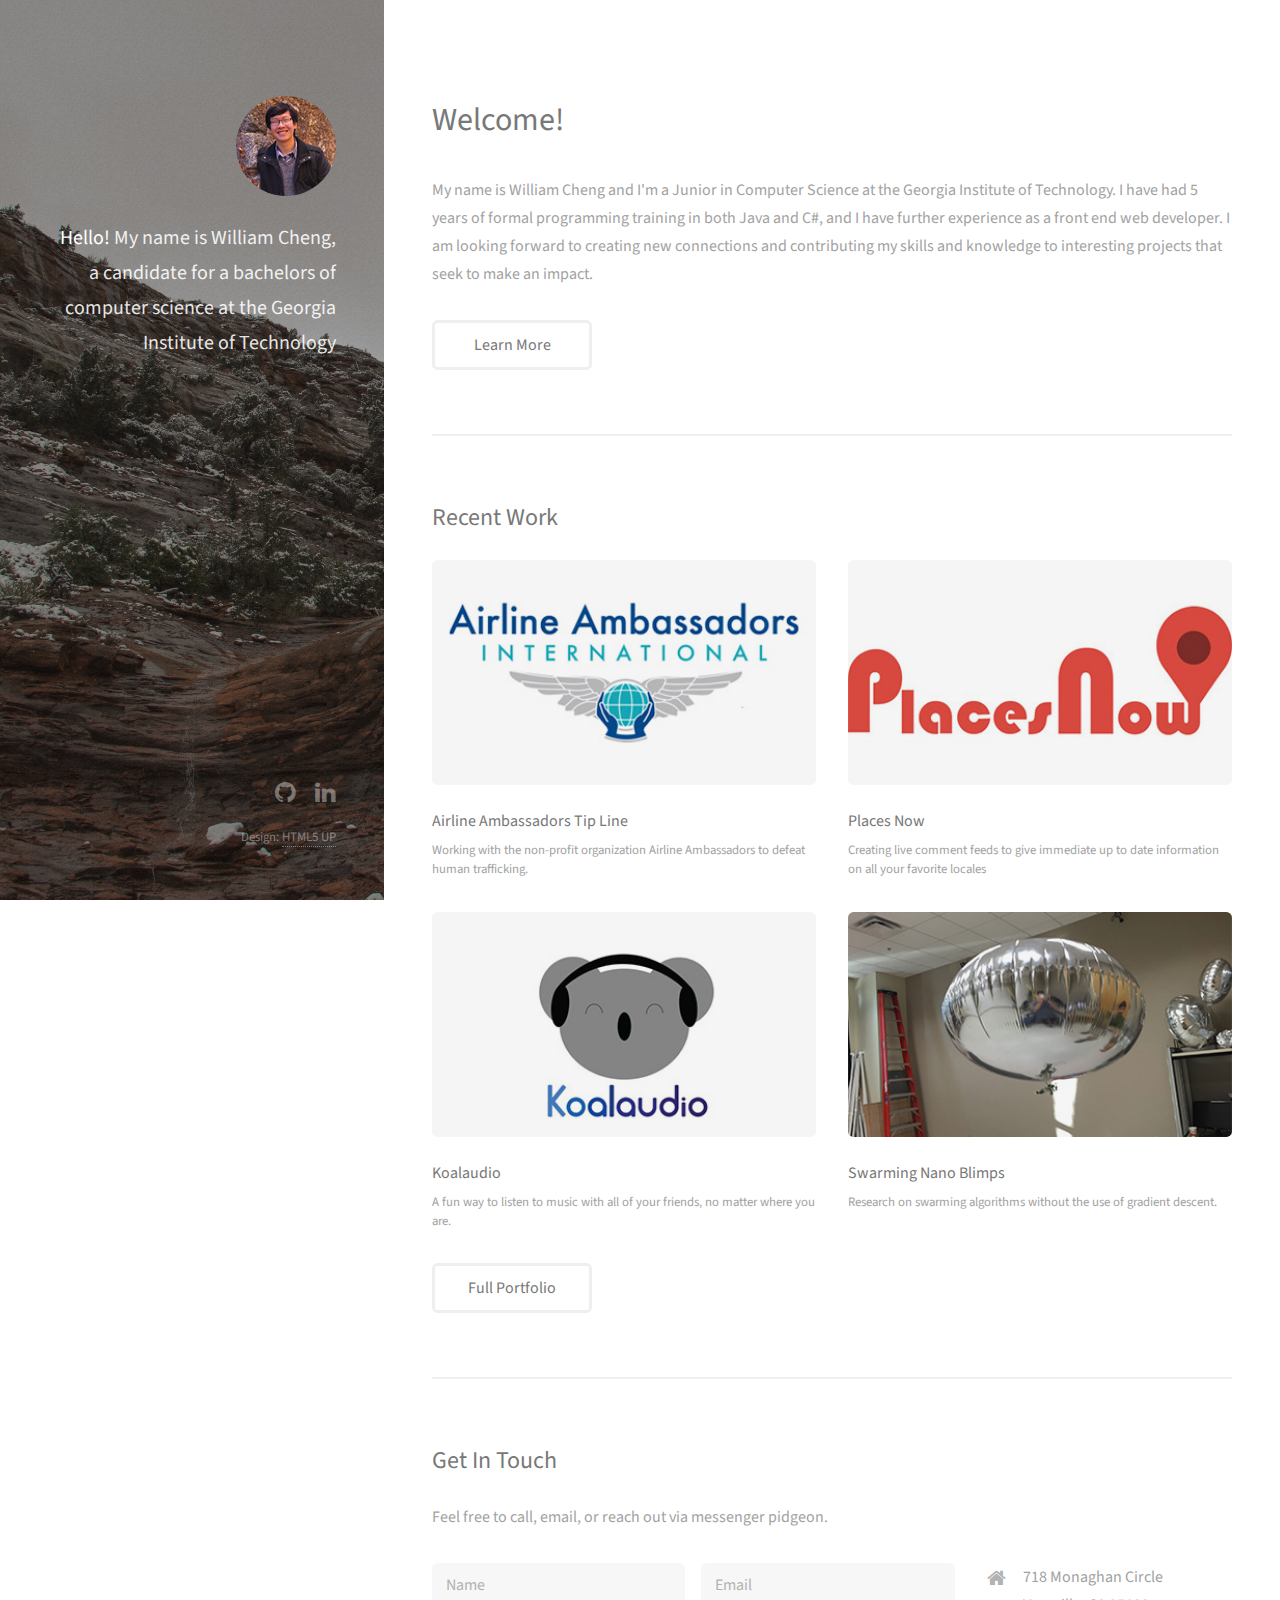
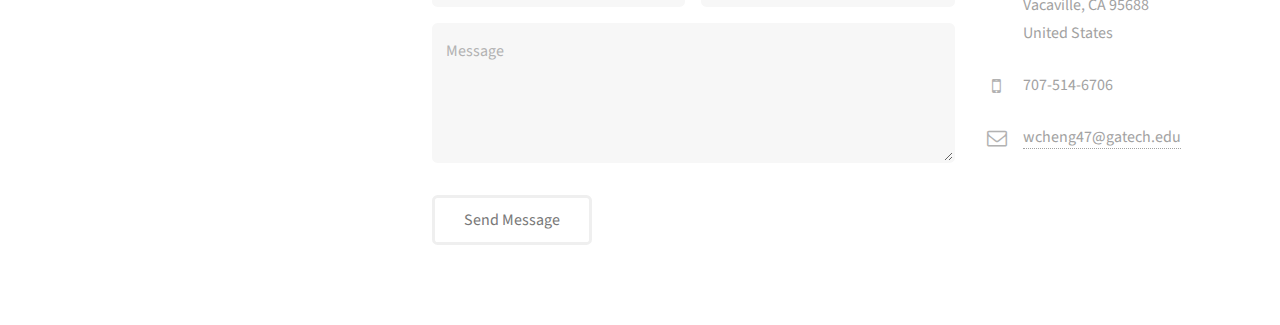
==== commit 4f1ea8ee: "finished first rendition of the first page" ====
--- a/index.html
+++ b/index.html
@@ -19,9 +19,9 @@
 			<header id="header">
 				<div class="inner">
 					<a href="#" class="image avatar"><img src="images/avatar.jpg" alt="" /></a>
-					<h1><strong>I am Strata</strong>, a super simple<br />
-					responsive site template freebie<br />
-					crafted by <a href="http://html5up.net">HTML5 UP</a>.</h1>
+					<h1><strong>Hello!</strong> My name is William Cheng,<br />
+					a candidate for a bachelors of computer science at the <br />
+						Georgia Institute of Technology</h1>
 				</div>
 			</header>
 
@@ -31,10 +31,9 @@
 				<!-- One -->
 					<section id="one">
 						<header class="major">
-							<h2>Ipsum lorem dolor aliquam ante commodo<br />
-							magna sed accumsan arcu neque.</h2>
+							<h2>Welcome!</h2>
 						</header>
-						<p>Accumsan orci faucibus id eu lorem semper. Eu ac iaculis ac nunc nisi lorem vulputate lorem neque cubilia ac in adipiscing in curae lobortis tortor primis integer massa adipiscing id nisi accumsan pellentesque commodo blandit enim arcu non at amet id arcu magna. Accumsan orci faucibus id eu lorem semper nunc nisi lorem vulputate lorem neque cubilia.</p>
+						<p>My name is William Cheng and I'm a Junior in Computer Science at the Georgia Institute of Technology. I have had 5 years of formal programming training in both Java and C#, and I have further experience as a front end web developer. I am looking forward to creating new connections and contributing my skills and knowledge to interesting projects that seek to make an impact.</p>
 						<ul class="actions">
 							<li><a href="#" class="button">Learn More</a></li>
 						</ul>
@@ -46,33 +45,23 @@
 						<div class="row">
 							<article class="6u 12u$(xsmall) work-item">
 								<a href="images/fulls/01.jpg" class="image fit thumb"><img src="images/thumbs/01.jpg" alt="" /></a>
-								<h3>Magna sed consequat tempus</h3>
-								<p>Lorem ipsum dolor sit amet nisl sed nullam feugiat.</p>
+								<h3>Airline Ambassadors Tip Line</h3>
+								<p>Working with the non-profit organization Airline Ambassadors to defeat human trafficking.</p>
 							</article>
 							<article class="6u$ 12u$(xsmall) work-item">
 								<a href="images/fulls/02.jpg" class="image fit thumb"><img src="images/thumbs/02.jpg" alt="" /></a>
-								<h3>Ultricies lacinia interdum</h3>
-								<p>Lorem ipsum dolor sit amet nisl sed nullam feugiat.</p>
+								<h3>Places Now</h3>
+								<p>Creating live comment feeds to give immediate up to date information on all your favorite locales</p>
 							</article>
 							<article class="6u 12u$(xsmall) work-item">
 								<a href="images/fulls/03.jpg" class="image fit thumb"><img src="images/thumbs/03.jpg" alt="" /></a>
-								<h3>Tortor metus commodo</h3>
-								<p>Lorem ipsum dolor sit amet nisl sed nullam feugiat.</p>
+								<h3>Koalaudio</h3>
+								<p>A fun way to listen to music with all of your friends, no matter where you are.</p>
 							</article>
 							<article class="6u$ 12u$(xsmall) work-item">
 								<a href="images/fulls/04.jpg" class="image fit thumb"><img src="images/thumbs/04.jpg" alt="" /></a>
-								<h3>Quam neque phasellus</h3>
-								<p>Lorem ipsum dolor sit amet nisl sed nullam feugiat.</p>
-							</article>
-							<article class="6u 12u$(xsmall) work-item">
-								<a href="images/fulls/05.jpg" class="image fit thumb"><img src="images/thumbs/05.jpg" alt="" /></a>
-								<h3>Nunc enim commodo aliquet</h3>
-								<p>Lorem ipsum dolor sit amet nisl sed nullam feugiat.</p>
-							</article>
-							<article class="6u$ 12u$(xsmall) work-item">
-								<a href="images/fulls/06.jpg" class="image fit thumb"><img src="images/thumbs/06.jpg" alt="" /></a>
-								<h3>Risus ornare lacinia</h3>
-								<p>Lorem ipsum dolor sit amet nisl sed nullam feugiat.</p>
+								<h3>Swarming Nano Blimps</h3>
+								<p>Research on swarming algorithms without the use of gradient descent.</p>
 							</article>
 						</div>
 						<ul class="actions">
@@ -83,10 +72,10 @@
 				<!-- Three -->
 					<section id="three">
 						<h2>Get In Touch</h2>
-						<p>Accumsan pellentesque commodo blandit enim arcu non at amet id arcu magna. Accumsan orci faucibus id eu lorem semper nunc nisi lorem vulputate lorem neque lorem ipsum dolor.</p>
+						<p>Feel free to call, email, or reach out via messenger pidgeon.</p>
 						<div class="row">
 							<div class="8u 12u$(small)">
-								<form method="post" action="#">
+								<form method="post" action="mailto:wcheng47@gatech.edu">
 									<div class="row uniform 50%">
 										<div class="6u 12u$(xsmall)"><input type="text" name="name" id="name" placeholder="Name" /></div>
 										<div class="6u$ 12u$(xsmall)"><input type="email" name="email" id="email" placeholder="Email" /></div>
@@ -101,342 +90,340 @@
 								<ul class="labeled-icons">
 									<li>
 										<h3 class="icon fa-home"><span class="label">Address</span></h3>
-										1234 Somewhere Rd.<br />
-										Nashville, TN 00000<br />
+										718 Monaghan Circle<br />
+										Vacaville, CA 95688<br />
 										United States
 									</li>
 									<li>
 										<h3 class="icon fa-mobile"><span class="label">Phone</span></h3>
-										000-000-0000
+										707-514-6706
 									</li>
 									<li>
 										<h3 class="icon fa-envelope-o"><span class="label">Email</span></h3>
-										<a href="#">hello@untitled.tld</a>
+										<a href="#">wcheng47@gatech.edu</a>
 									</li>
 								</ul>
 							</div>
 						</div>
 					</section>
 
-				<!-- Four -->
-				<!--
-					<section id="four">
-						<h2>Elements</h2>
-
-						<section>
-							<h4>Text</h4>
-							<p>This is <b>bold</b> and this is <strong>strong</strong>. This is <i>italic</i> and this is <em>emphasized</em>.
-							This is <sup>superscript</sup> text and this is <sub>subscript</sub> text.
-							This is <u>underlined</u> and this is code: <code>for (;;) { ... }</code>. Finally, <a href="#">this is a link</a>.</p>
-							<hr />
-							<header>
-								<h4>Heading with a Subtitle</h4>
-								<p>Lorem ipsum dolor sit amet nullam id egestas urna aliquam</p>
-							</header>
-							<p>Nunc lacinia ante nunc ac lobortis. Interdum adipiscing gravida odio porttitor sem non mi integer non faucibus ornare mi ut ante amet placerat aliquet. Volutpat eu sed ante lacinia sapien lorem accumsan varius montes viverra nibh in adipiscing blandit tempus accumsan.</p>
-							<header>
-								<h5>Heading with a Subtitle</h5>
-								<p>Lorem ipsum dolor sit amet nullam id egestas urna aliquam</p>
-							</header>
-							<p>Nunc lacinia ante nunc ac lobortis. Interdum adipiscing gravida odio porttitor sem non mi integer non faucibus ornare mi ut ante amet placerat aliquet. Volutpat eu sed ante lacinia sapien lorem accumsan varius montes viverra nibh in adipiscing blandit tempus accumsan.</p>
-							<hr />
-							<h2>Heading Level 2</h2>
-							<h3>Heading Level 3</h3>
-							<h4>Heading Level 4</h4>
-							<h5>Heading Level 5</h5>
-							<h6>Heading Level 6</h6>
-							<hr />
-							<h5>Blockquote</h5>
-							<blockquote>Fringilla nisl. Donec accumsan interdum nisi, quis tincidunt felis sagittis eget tempus euismod. Vestibulum ante ipsum primis in faucibus vestibulum. Blandit adipiscing eu felis iaculis volutpat ac adipiscing accumsan faucibus. Vestibulum ante ipsum primis in faucibus lorem ipsum dolor sit amet nullam adipiscing eu felis.</blockquote>
-							<h5>Preformatted</h5>
-							<pre><code>i = 0;
-
-while (!deck.isInOrder()) {
-print 'Iteration ' + i;
-deck.shuffle();
-i++;
-}
-
-print 'It took ' + i + ' iterations to sort the deck.';</code></pre>
-						</section>
-
-						<section>
-							<h4>Lists</h4>
-							<div class="row">
-								<div class="6u 12u$(xsmall)">
-									<h5>Unordered</h5>
-									<ul>
-										<li>Dolor pulvinar etiam magna etiam.</li>
-										<li>Sagittis adipiscing lorem eleifend.</li>
-										<li>Felis enim feugiat dolore viverra.</li>
-									</ul>
-									<h5>Alternate</h5>
-									<ul class="alt">
-										<li>Dolor pulvinar etiam magna etiam.</li>
-										<li>Sagittis adipiscing lorem eleifend.</li>
-										<li>Felis enim feugiat dolore viverra.</li>
-									</ul>
-								</div>
-								<div class="6u$ 12u$(xsmall)">
-									<h5>Ordered</h5>
-									<ol>
-										<li>Dolor pulvinar etiam magna etiam.</li>
-										<li>Etiam vel felis at lorem sed viverra.</li>
-										<li>Felis enim feugiat dolore viverra.</li>
-										<li>Dolor pulvinar etiam magna etiam.</li>
-										<li>Etiam vel felis at lorem sed viverra.</li>
-										<li>Felis enim feugiat dolore viverra.</li>
-									</ol>
-									<h5>Icons</h5>
-									<ul class="icons">
-										<li><a href="#" class="icon fa-twitter"><span class="label">Twitter</span></a></li>
-										<li><a href="#" class="icon fa-facebook"><span class="label">Facebook</span></a></li>
-										<li><a href="#" class="icon fa-instagram"><span class="label">Instagram</span></a></li>
-										<li><a href="#" class="icon fa-github"><span class="label">Github</span></a></li>
-										<li><a href="#" class="icon fa-dribbble"><span class="label">Dribbble</span></a></li>
-										<li><a href="#" class="icon fa-tumblr"><span class="label">Tumblr</span></a></li>
-									</ul>
-								</div>
-							</div>
-							<h5>Actions</h5>
-							<ul class="actions">
-								<li><a href="#" class="button special">Default</a></li>
-								<li><a href="#" class="button">Default</a></li>
-							</ul>
-							<ul class="actions small">
-								<li><a href="#" class="button special small">Small</a></li>
-								<li><a href="#" class="button small">Small</a></li>
-							</ul>
-							<div class="row">
-								<div class="6u 12u$(small)">
-									<ul class="actions vertical">
-										<li><a href="#" class="button special">Default</a></li>
-										<li><a href="#" class="button">Default</a></li>
-									</ul>
-								</div>
-								<div class="6u$ 12u$(small)">
-									<ul class="actions vertical small">
-										<li><a href="#" class="button special small">Small</a></li>
-										<li><a href="#" class="button small">Small</a></li>
-									</ul>
-								</div>
-								<div class="6u 12u$(small)">
-									<ul class="actions vertical">
-										<li><a href="#" class="button special fit">Default</a></li>
-										<li><a href="#" class="button fit">Default</a></li>
-									</ul>
-								</div>
-								<div class="6u$ 12u$(small)">
-									<ul class="actions vertical small">
-										<li><a href="#" class="button special small fit">Small</a></li>
-										<li><a href="#" class="button small fit">Small</a></li>
-									</ul>
-								</div>
-							</div>
-						</section>
-
-						<section>
-							<h4>Table</h4>
-							<h5>Default</h5>
-							<div class="table-wrapper">
-								<table>
-									<thead>
-										<tr>
-											<th>Name</th>
-											<th>Description</th>
-											<th>Price</th>
-										</tr>
-									</thead>
-									<tbody>
-										<tr>
-											<td>Item One</td>
-											<td>Ante turpis integer aliquet porttitor.</td>
-											<td>29.99</td>
-										</tr>
-										<tr>
-											<td>Item Two</td>
-											<td>Vis ac commodo adipiscing arcu aliquet.</td>
-											<td>19.99</td>
-										</tr>
-										<tr>
-											<td>Item Three</td>
-											<td> Morbi faucibus arcu accumsan lorem.</td>
-											<td>29.99</td>
-										</tr>
-										<tr>
-											<td>Item Four</td>
-											<td>Vitae integer tempus condimentum.</td>
-											<td>19.99</td>
-										</tr>
-										<tr>
-											<td>Item Five</td>
-											<td>Ante turpis integer aliquet porttitor.</td>
-											<td>29.99</td>
-										</tr>
-									</tbody>
-									<tfoot>
-										<tr>
-											<td colspan="2"></td>
-											<td>100.00</td>
-										</tr>
-									</tfoot>
-								</table>
-							</div>
-
-							<h5>Alternate</h5>
-							<div class="table-wrapper">
-								<table class="alt">
-									<thead>
-										<tr>
-											<th>Name</th>
-											<th>Description</th>
-											<th>Price</th>
-										</tr>
-									</thead>
-									<tbody>
-										<tr>
-											<td>Item One</td>
-											<td>Ante turpis integer aliquet porttitor.</td>
-											<td>29.99</td>
-										</tr>
-										<tr>
-											<td>Item Two</td>
-											<td>Vis ac commodo adipiscing arcu aliquet.</td>
-											<td>19.99</td>
-										</tr>
-										<tr>
-											<td>Item Three</td>
-											<td> Morbi faucibus arcu accumsan lorem.</td>
-											<td>29.99</td>
-										</tr>
-										<tr>
-											<td>Item Four</td>
-											<td>Vitae integer tempus condimentum.</td>
-											<td>19.99</td>
-										</tr>
-										<tr>
-											<td>Item Five</td>
-											<td>Ante turpis integer aliquet porttitor.</td>
-											<td>29.99</td>
-										</tr>
-									</tbody>
-									<tfoot>
-										<tr>
-											<td colspan="2"></td>
-											<td>100.00</td>
-										</tr>
-									</tfoot>
-								</table>
-							</div>
-						</section>
-
-						<section>
-							<h4>Buttons</h4>
-							<ul class="actions">
-								<li><a href="#" class="button special">Special</a></li>
-								<li><a href="#" class="button">Default</a></li>
-							</ul>
-							<ul class="actions">
-								<li><a href="#" class="button big">Big</a></li>
-								<li><a href="#" class="button">Default</a></li>
-								<li><a href="#" class="button small">Small</a></li>
-							</ul>
-							<ul class="actions fit">
-								<li><a href="#" class="button special fit">Fit</a></li>
-								<li><a href="#" class="button fit">Fit</a></li>
-							</ul>
-							<ul class="actions fit small">
-								<li><a href="#" class="button special fit small">Fit + Small</a></li>
-								<li><a href="#" class="button fit small">Fit + Small</a></li>
-							</ul>
-							<ul class="actions">
-								<li><a href="#" class="button special icon fa-download">Icon</a></li>
-								<li><a href="#" class="button icon fa-download">Icon</a></li>
-							</ul>
-							<ul class="actions">
-								<li><span class="button special disabled">Special</span></li>
-								<li><span class="button disabled">Default</span></li>
-							</ul>
-						</section>
-
-						<section>
-							<h4>Form</h4>
-							<form method="post" action="#">
-								<div class="row uniform 50%">
-									<div class="6u 12u$(xsmall)">
-										<input type="text" name="demo-name" id="demo-name" value="" placeholder="Name" />
-									</div>
-									<div class="6u$ 12u$(xsmall)">
-										<input type="email" name="demo-email" id="demo-email" value="" placeholder="Email" />
-									</div>
-									<div class="12u$">
-										<div class="select-wrapper">
-											<select name="demo-category" id="demo-category">
-												<option value="">- Category -</option>
-												<option value="1">Manufacturing</option>
-												<option value="1">Shipping</option>
-												<option value="1">Administration</option>
-												<option value="1">Human Resources</option>
-											</select>
-										</div>
-									</div>
-									<div class="4u 12u$(small)">
-										<input type="radio" id="demo-priority-low" name="demo-priority" checked>
-										<label for="demo-priority-low">Low Priority</label>
-									</div>
-									<div class="4u 12u$(small)">
-										<input type="radio" id="demo-priority-normal" name="demo-priority">
-										<label for="demo-priority-normal">Normal Priority</label>
-									</div>
-									<div class="4u$ 12u(small)">
-										<input type="radio" id="demo-priority-high" name="demo-priority">
-										<label for="demo-priority-high">High Priority</label>
-									</div>
-									<div class="6u 12u$(small)">
-										<input type="checkbox" id="demo-copy" name="demo-copy">
-										<label for="demo-copy">Email me a copy of this message</label>
-									</div>
-									<div class="6u$ 12u$(small)">
-										<input type="checkbox" id="demo-human" name="demo-human" checked>
-										<label for="demo-human">I am a human and not a robot</label>
-									</div>
-									<div class="12u$">
-										<textarea name="demo-message" id="demo-message" placeholder="Enter your message" rows="6"></textarea>
-									</div>
-									<div class="12u$">
-										<ul class="actions">
-											<li><input type="submit" value="Send Message" class="special" /></li>
-											<li><input type="reset" value="Reset" /></li>
-										</ul>
-									</div>
-								</div>
-							</form>
-						</section>
-
-						<section>
-							<h4>Image</h4>
-							<h5>Fit</h5>
-							<div class="box alt">
-								<div class="row 50% uniform">
-									<div class="12u$"><span class="image fit"><img src="images/fulls/05.jpg" alt="" /></span></div>
-									<div class="4u"><span class="image fit"><img src="images/thumbs/01.jpg" alt="" /></span></div>
-									<div class="4u"><span class="image fit"><img src="images/thumbs/02.jpg" alt="" /></span></div>
-									<div class="4u$"><span class="image fit"><img src="images/thumbs/03.jpg" alt="" /></span></div>
-									<div class="4u"><span class="image fit"><img src="images/thumbs/04.jpg" alt="" /></span></div>
-									<div class="4u"><span class="image fit"><img src="images/thumbs/05.jpg" alt="" /></span></div>
-									<div class="4u$"><span class="image fit"><img src="images/thumbs/06.jpg" alt="" /></span></div>
-									<div class="4u"><span class="image fit"><img src="images/thumbs/03.jpg" alt="" /></span></div>
-									<div class="4u"><span class="image fit"><img src="images/thumbs/02.jpg" alt="" /></span></div>
-									<div class="4u$"><span class="image fit"><img src="images/thumbs/01.jpg" alt="" /></span></div>
-								</div>
-							</div>
-							<h5>Left &amp; Right</h5>
-							<p><span class="image left"><img src="images/avatar.jpg" alt="" /></span>Fringilla nisl. Donec accumsan interdum nisi, quis tincidunt felis sagittis eget. tempus euismod. Vestibulum ante ipsum primis in faucibus vestibulum. Blandit adipiscing eu felis iaculis volutpat ac adipiscing accumsan eu faucibus. Integer ac pellentesque praesent tincidunt felis sagittis eget. tempus euismod. Vestibulum ante ipsum primis in faucibus vestibulum. Blandit adipiscing eu felis iaculis volutpat ac adipiscing accumsan eu faucibus. Integer ac pellentesque praesent. Donec accumsan interdum nisi, quis tincidunt felis sagittis eget. tempus euismod. Vestibulum ante ipsum primis in faucibus vestibulum. Blandit adipiscing eu felis iaculis volutpat ac adipiscing accumsan eu faucibus. Integer ac pellentesque praesent tincidunt felis sagittis eget. tempus euismod. Vestibulum ante ipsum primis in faucibus vestibulum. Blandit adipiscing eu felis iaculis volutpat ac adipiscing accumsan eu faucibus. Integer ac pellentesque praesent.</p>
-							<p><span class="image right"><img src="images/avatar.jpg" alt="" /></span>Fringilla nisl. Donec accumsan interdum nisi, quis tincidunt felis sagittis eget. tempus euismod. Vestibulum ante ipsum primis in faucibus vestibulum. Blandit adipiscing eu felis iaculis volutpat ac adipiscing accumsan eu faucibus. Integer ac pellentesque praesent tincidunt felis sagittis eget. tempus euismod. Vestibulum ante ipsum primis in faucibus vestibulum. Blandit adipiscing eu felis iaculis volutpat ac adipiscing accumsan eu faucibus. Integer ac pellentesque praesent. Donec accumsan interdum nisi, quis tincidunt felis sagittis eget. tempus euismod. Vestibulum ante ipsum primis in faucibus vestibulum. Blandit adipiscing eu felis iaculis volutpat ac adipiscing accumsan eu faucibus. Integer ac pellentesque praesent tincidunt felis sagittis eget. tempus euismod. Vestibulum ante ipsum primis in faucibus vestibulum. Blandit adipiscing eu felis iaculis volutpat ac adipiscing accumsan eu faucibus. Integer ac pellentesque praesent.</p>
-						</section>
-
-					</section>
-				-->
+				<!--&lt;!&ndash; Four &ndash;&gt;-->
+					<!--<section id="four">-->
+						<!--<h2>Elements</h2>-->
+
+						<!--<section>-->
+							<!--<h4>Text</h4>-->
+							<!--<p>This is <b>bold</b> and this is <strong>strong</strong>. This is <i>italic</i> and this is <em>emphasized</em>.-->
+							<!--This is <sup>superscript</sup> text and this is <sub>subscript</sub> text.-->
+							<!--This is <u>underlined</u> and this is code: <code>for (;;) { ... }</code>. Finally, <a href="#">this is a link</a>.</p>-->
+							<!--<hr />-->
+							<!--<header>-->
+								<!--<h4>Heading with a Subtitle</h4>-->
+								<!--<p>Lorem ipsum dolor sit amet nullam id egestas urna aliquam</p>-->
+							<!--</header>-->
+							<!--<p>Nunc lacinia ante nunc ac lobortis. Interdum adipiscing gravida odio porttitor sem non mi integer non faucibus ornare mi ut ante amet placerat aliquet. Volutpat eu sed ante lacinia sapien lorem accumsan varius montes viverra nibh in adipiscing blandit tempus accumsan.</p>-->
+							<!--<header>-->
+								<!--<h5>Heading with a Subtitle</h5>-->
+								<!--<p>Lorem ipsum dolor sit amet nullam id egestas urna aliquam</p>-->
+							<!--</header>-->
+							<!--<p>Nunc lacinia ante nunc ac lobortis. Interdum adipiscing gravida odio porttitor sem non mi integer non faucibus ornare mi ut ante amet placerat aliquet. Volutpat eu sed ante lacinia sapien lorem accumsan varius montes viverra nibh in adipiscing blandit tempus accumsan.</p>-->
+							<!--<hr />-->
+							<!--<h2>Heading Level 2</h2>-->
+							<!--<h3>Heading Level 3</h3>-->
+							<!--<h4>Heading Level 4</h4>-->
+							<!--<h5>Heading Level 5</h5>-->
+							<!--<h6>Heading Level 6</h6>-->
+							<!--<hr />-->
+							<!--<h5>Blockquote</h5>-->
+							<!--<blockquote>Fringilla nisl. Donec accumsan interdum nisi, quis tincidunt felis sagittis eget tempus euismod. Vestibulum ante ipsum primis in faucibus vestibulum. Blandit adipiscing eu felis iaculis volutpat ac adipiscing accumsan faucibus. Vestibulum ante ipsum primis in faucibus lorem ipsum dolor sit amet nullam adipiscing eu felis.</blockquote>-->
+							<!--<h5>Preformatted</h5>-->
+							<!--<pre><code>i = 0;-->
+
+<!--while (!deck.isInOrder()) {-->
+<!--print 'Iteration ' + i;-->
+<!--deck.shuffle();-->
+<!--i++;-->
+<!--}-->
+
+<!--print 'It took ' + i + ' iterations to sort the deck.';</code></pre>-->
+						<!--</section>-->
+
+						<!--<section>-->
+							<!--<h4>Lists</h4>-->
+							<!--<div class="row">-->
+								<!--<div class="6u 12u$(xsmall)">-->
+									<!--<h5>Unordered</h5>-->
+									<!--<ul>-->
+										<!--<li>Dolor pulvinar etiam magna etiam.</li>-->
+										<!--<li>Sagittis adipiscing lorem eleifend.</li>-->
+										<!--<li>Felis enim feugiat dolore viverra.</li>-->
+									<!--</ul>-->
+									<!--<h5>Alternate</h5>-->
+									<!--<ul class="alt">-->
+										<!--<li>Dolor pulvinar etiam magna etiam.</li>-->
+										<!--<li>Sagittis adipiscing lorem eleifend.</li>-->
+										<!--<li>Felis enim feugiat dolore viverra.</li>-->
+									<!--</ul>-->
+								<!--</div>-->
+								<!--<div class="6u$ 12u$(xsmall)">-->
+									<!--<h5>Ordered</h5>-->
+									<!--<ol>-->
+										<!--<li>Dolor pulvinar etiam magna etiam.</li>-->
+										<!--<li>Etiam vel felis at lorem sed viverra.</li>-->
+										<!--<li>Felis enim feugiat dolore viverra.</li>-->
+										<!--<li>Dolor pulvinar etiam magna etiam.</li>-->
+										<!--<li>Etiam vel felis at lorem sed viverra.</li>-->
+										<!--<li>Felis enim feugiat dolore viverra.</li>-->
+									<!--</ol>-->
+									<!--<h5>Icons</h5>-->
+									<!--<ul class="icons">-->
+										<!--<li><a href="#" class="icon fa-twitter"><span class="label">Twitter</span></a></li>-->
+										<!--<li><a href="#" class="icon fa-facebook"><span class="label">Facebook</span></a></li>-->
+										<!--<li><a href="#" class="icon fa-instagram"><span class="label">Instagram</span></a></li>-->
+										<!--<li><a href="#" class="icon fa-github"><span class="label">Github</span></a></li>-->
+										<!--<li><a href="#" class="icon fa-dribbble"><span class="label">Dribbble</span></a></li>-->
+										<!--<li><a href="#" class="icon fa-tumblr"><span class="label">Tumblr</span></a></li>-->
+									<!--</ul>-->
+								<!--</div>-->
+							<!--</div>-->
+							<!--<h5>Actions</h5>-->
+							<!--<ul class="actions">-->
+								<!--<li><a href="#" class="button special">Default</a></li>-->
+								<!--<li><a href="#" class="button">Default</a></li>-->
+							<!--</ul>-->
+							<!--<ul class="actions small">-->
+								<!--<li><a href="#" class="button special small">Small</a></li>-->
+								<!--<li><a href="#" class="button small">Small</a></li>-->
+							<!--</ul>-->
+							<!--<div class="row">-->
+								<!--<div class="6u 12u$(small)">-->
+									<!--<ul class="actions vertical">-->
+										<!--<li><a href="#" class="button special">Default</a></li>-->
+										<!--<li><a href="#" class="button">Default</a></li>-->
+									<!--</ul>-->
+								<!--</div>-->
+								<!--<div class="6u$ 12u$(small)">-->
+									<!--<ul class="actions vertical small">-->
+										<!--<li><a href="#" class="button special small">Small</a></li>-->
+										<!--<li><a href="#" class="button small">Small</a></li>-->
+									<!--</ul>-->
+								<!--</div>-->
+								<!--<div class="6u 12u$(small)">-->
+									<!--<ul class="actions vertical">-->
+										<!--<li><a href="#" class="button special fit">Default</a></li>-->
+										<!--<li><a href="#" class="button fit">Default</a></li>-->
+									<!--</ul>-->
+								<!--</div>-->
+								<!--<div class="6u$ 12u$(small)">-->
+									<!--<ul class="actions vertical small">-->
+										<!--<li><a href="#" class="button special small fit">Small</a></li>-->
+										<!--<li><a href="#" class="button small fit">Small</a></li>-->
+									<!--</ul>-->
+								<!--</div>-->
+							<!--</div>-->
+						<!--</section>-->
+
+						<!--<section>-->
+							<!--<h4>Table</h4>-->
+							<!--<h5>Default</h5>-->
+							<!--<div class="table-wrapper">-->
+								<!--<table>-->
+									<!--<thead>-->
+										<!--<tr>-->
+											<!--<th>Name</th>-->
+											<!--<th>Description</th>-->
+											<!--<th>Price</th>-->
+										<!--</tr>-->
+									<!--</thead>-->
+									<!--<tbody>-->
+										<!--<tr>-->
+											<!--<td>Item One</td>-->
+											<!--<td>Ante turpis integer aliquet porttitor.</td>-->
+											<!--<td>29.99</td>-->
+										<!--</tr>-->
+										<!--<tr>-->
+											<!--<td>Item Two</td>-->
+											<!--<td>Vis ac commodo adipiscing arcu aliquet.</td>-->
+											<!--<td>19.99</td>-->
+										<!--</tr>-->
+										<!--<tr>-->
+											<!--<td>Item Three</td>-->
+											<!--<td> Morbi faucibus arcu accumsan lorem.</td>-->
+											<!--<td>29.99</td>-->
+										<!--</tr>-->
+										<!--<tr>-->
+											<!--<td>Item Four</td>-->
+											<!--<td>Vitae integer tempus condimentum.</td>-->
+											<!--<td>19.99</td>-->
+										<!--</tr>-->
+										<!--<tr>-->
+											<!--<td>Item Five</td>-->
+											<!--<td>Ante turpis integer aliquet porttitor.</td>-->
+											<!--<td>29.99</td>-->
+										<!--</tr>-->
+									<!--</tbody>-->
+									<!--<tfoot>-->
+										<!--<tr>-->
+											<!--<td colspan="2"></td>-->
+											<!--<td>100.00</td>-->
+										<!--</tr>-->
+									<!--</tfoot>-->
+								<!--</table>-->
+							<!--</div>-->
+
+							<!--<h5>Alternate</h5>-->
+							<!--<div class="table-wrapper">-->
+								<!--<table class="alt">-->
+									<!--<thead>-->
+										<!--<tr>-->
+											<!--<th>Name</th>-->
+											<!--<th>Description</th>-->
+											<!--<th>Price</th>-->
+										<!--</tr>-->
+									<!--</thead>-->
+									<!--<tbody>-->
+										<!--<tr>-->
+											<!--<td>Item One</td>-->
+											<!--<td>Ante turpis integer aliquet porttitor.</td>-->
+											<!--<td>29.99</td>-->
+										<!--</tr>-->
+										<!--<tr>-->
+											<!--<td>Item Two</td>-->
+											<!--<td>Vis ac commodo adipiscing arcu aliquet.</td>-->
+											<!--<td>19.99</td>-->
+										<!--</tr>-->
+										<!--<tr>-->
+											<!--<td>Item Three</td>-->
+											<!--<td> Morbi faucibus arcu accumsan lorem.</td>-->
+											<!--<td>29.99</td>-->
+										<!--</tr>-->
+										<!--<tr>-->
+											<!--<td>Item Four</td>-->
+											<!--<td>Vitae integer tempus condimentum.</td>-->
+											<!--<td>19.99</td>-->
+										<!--</tr>-->
+										<!--<tr>-->
+											<!--<td>Item Five</td>-->
+											<!--<td>Ante turpis integer aliquet porttitor.</td>-->
+											<!--<td>29.99</td>-->
+										<!--</tr>-->
+									<!--</tbody>-->
+									<!--<tfoot>-->
+										<!--<tr>-->
+											<!--<td colspan="2"></td>-->
+											<!--<td>100.00</td>-->
+										<!--</tr>-->
+									<!--</tfoot>-->
+								<!--</table>-->
+							<!--</div>-->
+						<!--</section>-->
+
+						<!--<section>-->
+							<!--<h4>Buttons</h4>-->
+							<!--<ul class="actions">-->
+								<!--<li><a href="#" class="button special">Special</a></li>-->
+								<!--<li><a href="#" class="button">Default</a></li>-->
+							<!--</ul>-->
+							<!--<ul class="actions">-->
+								<!--<li><a href="#" class="button big">Big</a></li>-->
+								<!--<li><a href="#" class="button">Default</a></li>-->
+								<!--<li><a href="#" class="button small">Small</a></li>-->
+							<!--</ul>-->
+							<!--<ul class="actions fit">-->
+								<!--<li><a href="#" class="button special fit">Fit</a></li>-->
+								<!--<li><a href="#" class="button fit">Fit</a></li>-->
+							<!--</ul>-->
+							<!--<ul class="actions fit small">-->
+								<!--<li><a href="#" class="button special fit small">Fit + Small</a></li>-->
+								<!--<li><a href="#" class="button fit small">Fit + Small</a></li>-->
+							<!--</ul>-->
+							<!--<ul class="actions">-->
+								<!--<li><a href="#" class="button special icon fa-download">Icon</a></li>-->
+								<!--<li><a href="#" class="button icon fa-download">Icon</a></li>-->
+							<!--</ul>-->
+							<!--<ul class="actions">-->
+								<!--<li><span class="button special disabled">Special</span></li>-->
+								<!--<li><span class="button disabled">Default</span></li>-->
+							<!--</ul>-->
+						<!--</section>-->
+
+						<!--<section>-->
+							<!--<h4>Form</h4>-->
+							<!--<form method="post" action="#">-->
+								<!--<div class="row uniform 50%">-->
+									<!--<div class="6u 12u$(xsmall)">-->
+										<!--<input type="text" name="demo-name" id="demo-name" value="" placeholder="Name" />-->
+									<!--</div>-->
+									<!--<div class="6u$ 12u$(xsmall)">-->
+										<!--<input type="email" name="demo-email" id="demo-email" value="" placeholder="Email" />-->
+									<!--</div>-->
+									<!--<div class="12u$">-->
+										<!--<div class="select-wrapper">-->
+											<!--<select name="demo-category" id="demo-category">-->
+												<!--<option value="">- Category -</option>-->
+												<!--<option value="1">Manufacturing</option>-->
+												<!--<option value="1">Shipping</option>-->
+												<!--<option value="1">Administration</option>-->
+												<!--<option value="1">Human Resources</option>-->
+											<!--</select>-->
+										<!--</div>-->
+									<!--</div>-->
+									<!--<div class="4u 12u$(small)">-->
+										<!--<input type="radio" id="demo-priority-low" name="demo-priority" checked>-->
+										<!--<label for="demo-priority-low">Low Priority</label>-->
+									<!--</div>-->
+									<!--<div class="4u 12u$(small)">-->
+										<!--<input type="radio" id="demo-priority-normal" name="demo-priority">-->
+										<!--<label for="demo-priority-normal">Normal Priority</label>-->
+									<!--</div>-->
+									<!--<div class="4u$ 12u(small)">-->
+										<!--<input type="radio" id="demo-priority-high" name="demo-priority">-->
+										<!--<label for="demo-priority-high">High Priority</label>-->
+									<!--</div>-->
+									<!--<div class="6u 12u$(small)">-->
+										<!--<input type="checkbox" id="demo-copy" name="demo-copy">-->
+										<!--<label for="demo-copy">Email me a copy of this message</label>-->
+									<!--</div>-->
+									<!--<div class="6u$ 12u$(small)">-->
+										<!--<input type="checkbox" id="demo-human" name="demo-human" checked>-->
+										<!--<label for="demo-human">I am a human and not a robot</label>-->
+									<!--</div>-->
+									<!--<div class="12u$">-->
+										<!--<textarea name="demo-message" id="demo-message" placeholder="Enter your message" rows="6"></textarea>-->
+									<!--</div>-->
+									<!--<div class="12u$">-->
+										<!--<ul class="actions">-->
+											<!--<li><input type="submit" value="Send Message" class="special" /></li>-->
+											<!--<li><input type="reset" value="Reset" /></li>-->
+										<!--</ul>-->
+									<!--</div>-->
+								<!--</div>-->
+							<!--</form>-->
+						<!--</section>-->
+
+						<!--<section>-->
+							<!--<h4>Image</h4>-->
+							<!--<h5>Fit</h5>-->
+							<!--<div class="box alt">-->
+								<!--<div class="row 50% uniform">-->
+									<!--<div class="12u$"><span class="image fit"><img src="images/fulls/05.jpg" alt="" /></span></div>-->
+									<!--<div class="4u"><span class="image fit"><img src="images/thumbs/01.jpg" alt="" /></span></div>-->
+									<!--<div class="4u"><span class="image fit"><img src="images/thumbs/02.jpg" alt="" /></span></div>-->
+									<!--<div class="4u$"><span class="image fit"><img src="images/thumbs/03.jpg" alt="" /></span></div>-->
+									<!--<div class="4u"><span class="image fit"><img src="images/thumbs/04.jpg" alt="" /></span></div>-->
+									<!--<div class="4u"><span class="image fit"><img src="images/thumbs/05.jpg" alt="" /></span></div>-->
+									<!--<div class="4u$"><span class="image fit"><img src="images/thumbs/06.jpg" alt="" /></span></div>-->
+									<!--<div class="4u"><span class="image fit"><img src="images/thumbs/03.jpg" alt="" /></span></div>-->
+									<!--<div class="4u"><span class="image fit"><img src="images/thumbs/02.jpg" alt="" /></span></div>-->
+									<!--<div class="4u$"><span class="image fit"><img src="images/thumbs/01.jpg" alt="" /></span></div>-->
+								<!--</div>-->
+							<!--</div>-->
+							<!--<h5>Left &amp; Right</h5>-->
+							<!--<p><span class="image left"><img src="images/avatar.jpg" alt="" /></span>Fringilla nisl. Donec accumsan interdum nisi, quis tincidunt felis sagittis eget. tempus euismod. Vestibulum ante ipsum primis in faucibus vestibulum. Blandit adipiscing eu felis iaculis volutpat ac adipiscing accumsan eu faucibus. Integer ac pellentesque praesent tincidunt felis sagittis eget. tempus euismod. Vestibulum ante ipsum primis in faucibus vestibulum. Blandit adipiscing eu felis iaculis volutpat ac adipiscing accumsan eu faucibus. Integer ac pellentesque praesent. Donec accumsan interdum nisi, quis tincidunt felis sagittis eget. tempus euismod. Vestibulum ante ipsum primis in faucibus vestibulum. Blandit adipiscing eu felis iaculis volutpat ac adipiscing accumsan eu faucibus. Integer ac pellentesque praesent tincidunt felis sagittis eget. tempus euismod. Vestibulum ante ipsum primis in faucibus vestibulum. Blandit adipiscing eu felis iaculis volutpat ac adipiscing accumsan eu faucibus. Integer ac pellentesque praesent.</p>-->
+							<!--<p><span class="image right"><img src="images/avatar.jpg" alt="" /></span>Fringilla nisl. Donec accumsan interdum nisi, quis tincidunt felis sagittis eget. tempus euismod. Vestibulum ante ipsum primis in faucibus vestibulum. Blandit adipiscing eu felis iaculis volutpat ac adipiscing accumsan eu faucibus. Integer ac pellentesque praesent tincidunt felis sagittis eget. tempus euismod. Vestibulum ante ipsum primis in faucibus vestibulum. Blandit adipiscing eu felis iaculis volutpat ac adipiscing accumsan eu faucibus. Integer ac pellentesque praesent. Donec accumsan interdum nisi, quis tincidunt felis sagittis eget. tempus euismod. Vestibulum ante ipsum primis in faucibus vestibulum. Blandit adipiscing eu felis iaculis volutpat ac adipiscing accumsan eu faucibus. Integer ac pellentesque praesent tincidunt felis sagittis eget. tempus euismod. Vestibulum ante ipsum primis in faucibus vestibulum. Blandit adipiscing eu felis iaculis volutpat ac adipiscing accumsan eu faucibus. Integer ac pellentesque praesent.</p>-->
+						<!--</section>-->
+
+					<!--</section>-->
 
 			</div>
 
@@ -444,13 +431,11 @@
 			<footer id="footer">
 				<div class="inner">
 					<ul class="icons">
-						<li><a href="#" class="icon fa-twitter"><span class="label">Twitter</span></a></li>
-						<li><a href="#" class="icon fa-github"><span class="label">Github</span></a></li>
-						<li><a href="#" class="icon fa-dribbble"><span class="label">Dribbble</span></a></li>
-						<li><a href="#" class="icon fa-envelope-o"><span class="label">Email</span></a></li>
+                        <li><a href="https://github.com/wcheng47" class="icon fa-github"><span class="label">Github</span></span></a></li>
+						<li><a href="https://www.linkedin.com/in/williamhcheng/" class="icon fa-linkedin"><span class="label">Email</span></a></li>
 					</ul>
 					<ul class="copyright">
-						<li>&copy; Untitled</li><li>Design: <a href="http://html5up.net">HTML5 UP</a></li>
+						<li>Design: <a href="http://html5up.net">HTML5 UP</a></li>
 					</ul>
 				</div>
 			</footer>
--- a/assets/css/main.css
+++ b/assets/css/main.css
@@ -2000,7 +2000,7 @@
 			display: block;
 			height: 100%;
 			left: 0;
-			opacity: 0.5;
+			opacity: 0.1;
 			position: absolute;
 			top: 0;
 			width: 100%;
@@ -2520,7 +2520,7 @@
 		}
 
 		#header h1 {
-			color: rgba(255, 255, 255, 0.5);
+			color: rgba(255, 255, 255, 0.9);
 			font-size: 1.35em;
 			line-height: 1.75em;
 			margin: 0;
@@ -2836,7 +2836,7 @@
 /* Touch */
 
 	body.is-touch .image.thumb:before {
-		opacity: 0.5 !important;
+		opacity: 1 !important;
 	}
 
 	body.is-touch .image.thumb:after {
